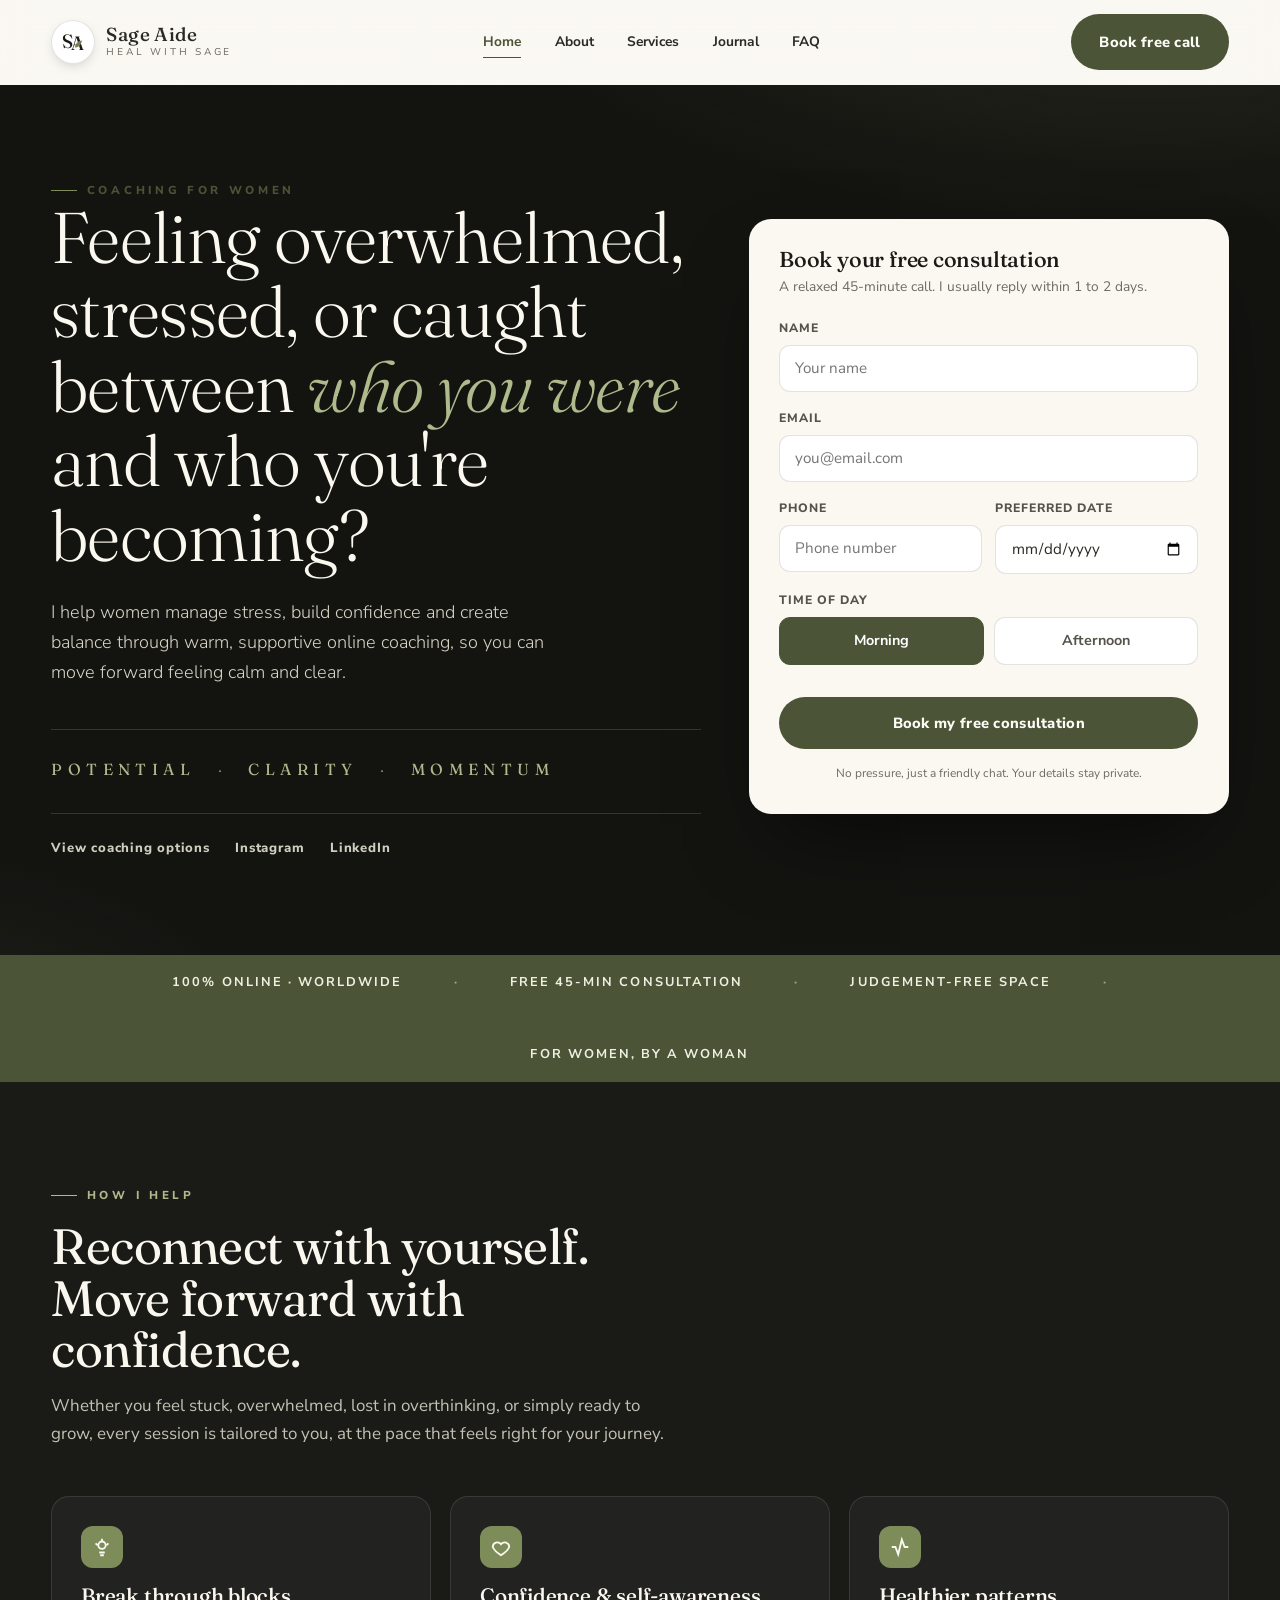
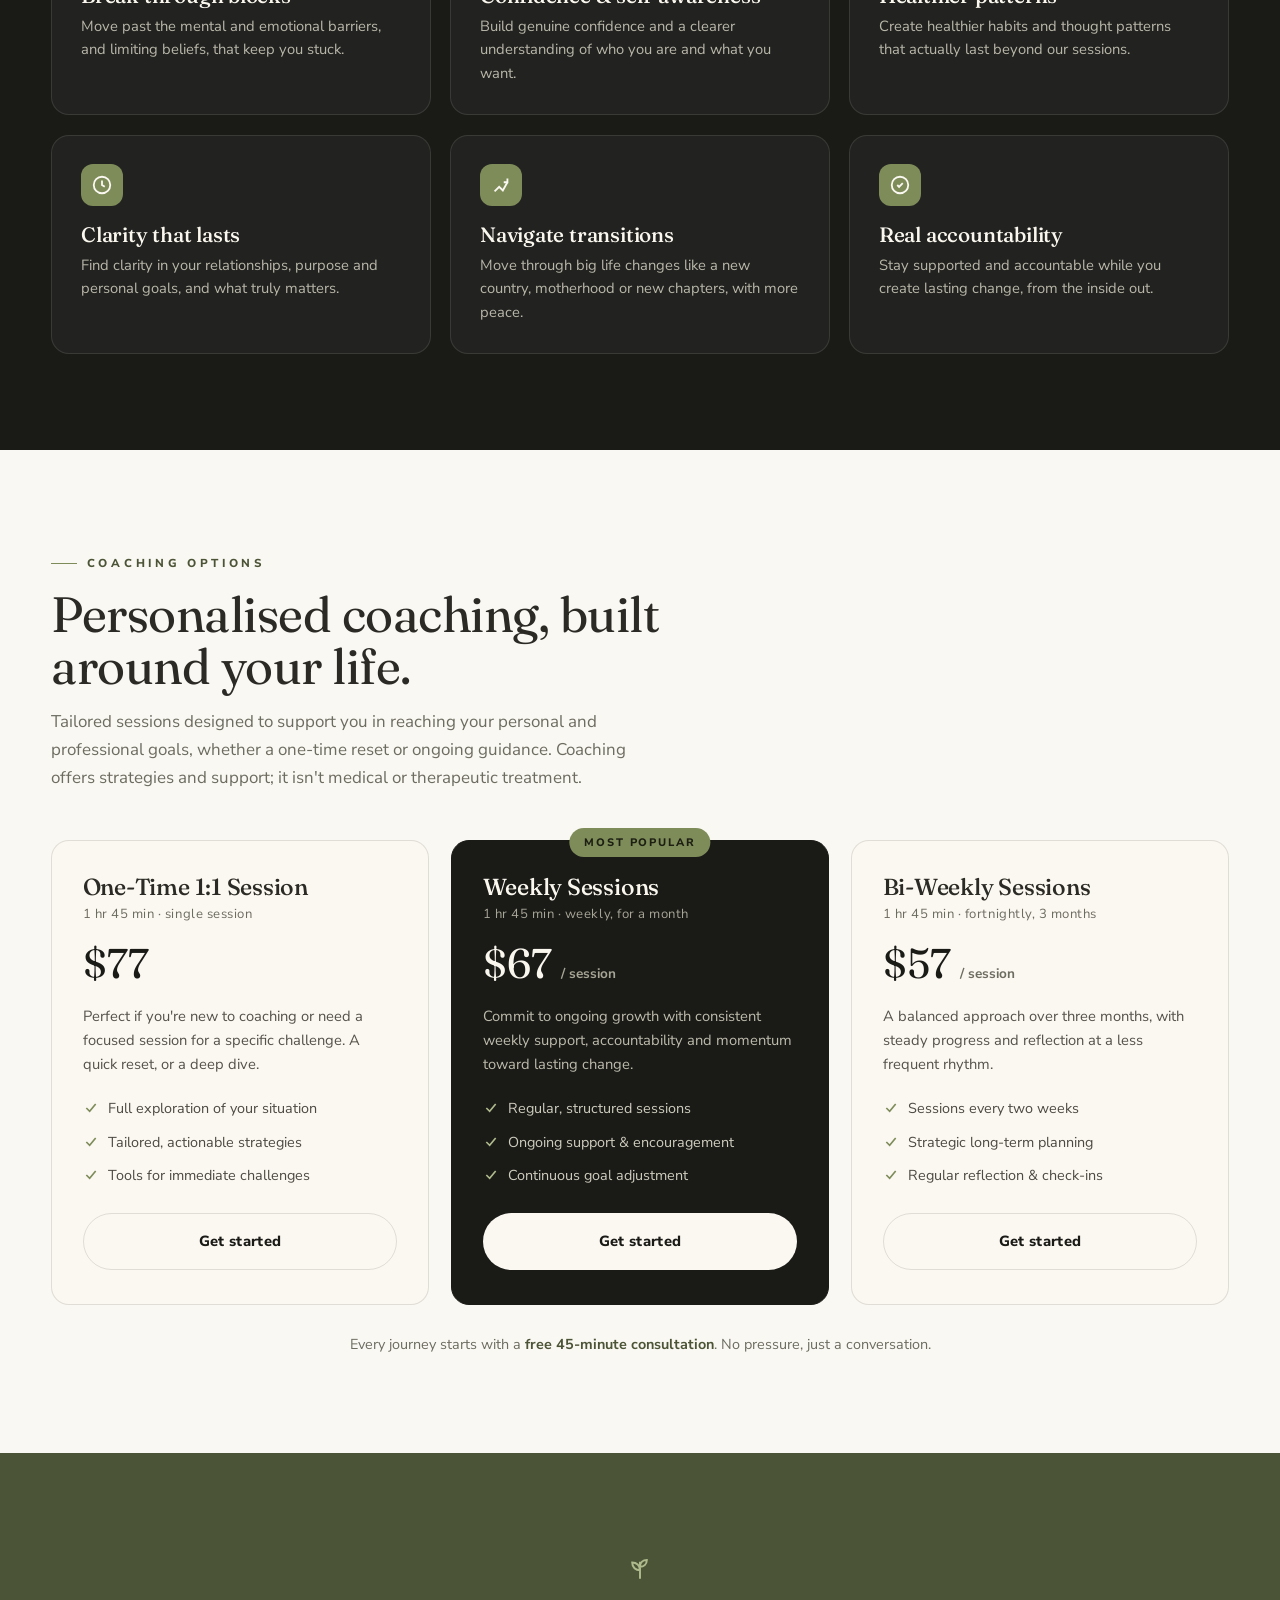
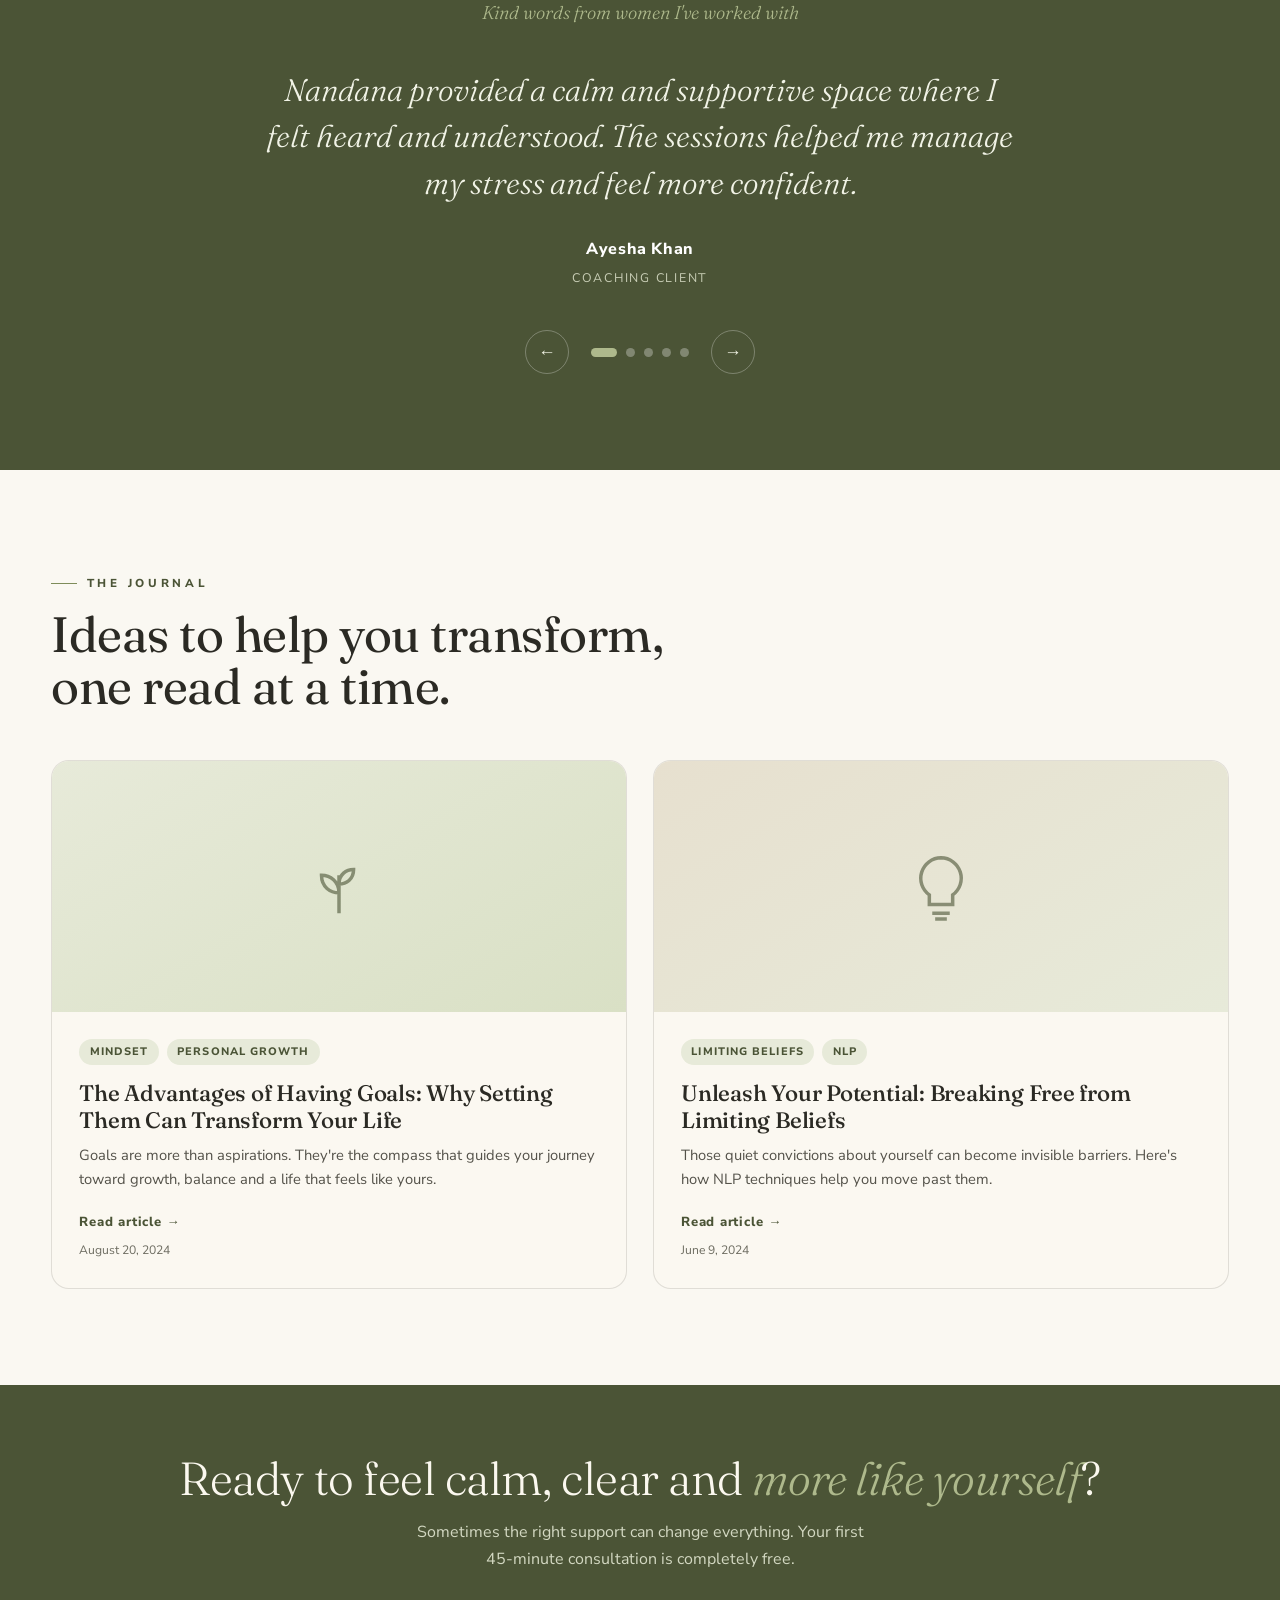
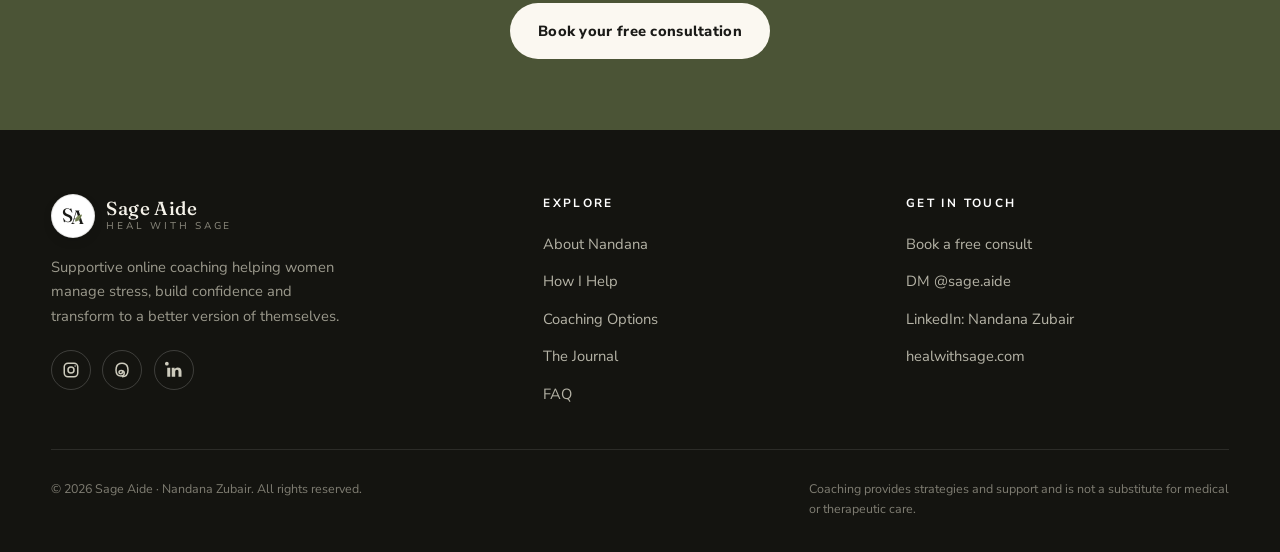
==== index.html @ 393ab838 "Add files via upload" ====
<!DOCTYPE html>
<html lang="en">
<head>
<meta charset="UTF-8" />
<meta name="viewport" content="width=device-width, initial-scale=1.0" />
<title>Sage Aide | Life &amp; Stress-Management Coaching for Women</title>
<meta name="description" content="Nandana Zubair, certified NLP and life coach, helps women manage stress, build confidence and navigate life transitions through supportive online coaching. Book a free 45-minute consultation." />
<meta name="robots" content="index, follow, max-image-preview:large" />
<meta name="author" content="Nandana Zubair" />
<link rel="canonical" href="https://healwithsage.com/index.html" />
<meta property="og:type" content="website" />
<meta property="og:site_name" content="Heal with Sage" />
<meta property="og:title" content="Sage Aide | Life &amp; Stress-Management Coaching for Women" />
<meta property="og:description" content="Nandana Zubair, certified NLP and life coach, helps women manage stress, build confidence and navigate life transitions through supportive online coaching. Book a free 45-minute consultation." />
<meta name="twitter:card" content="summary_large_image" />
<link rel="icon" href="data:image/svg+xml,%3Csvg xmlns='http://www.w3.org/2000/svg' viewBox='0 0 100 100'%3E%3Crect width='100' height='100' rx='22' fill='%23131310'/%3E%3Ctext x='8' y='72' font-family='Georgia,serif' font-size='60' font-weight='600' fill='%23f4f1e8'%3ES%3C/text%3E%3Ctext x='44' y='78' font-family='Georgia,serif' font-size='60' font-weight='600' fill='%23f4f1e8'%3EA%3C/text%3E%3Cpath d='M60 66 C60 54 70 48 82 47 C80 58 73 67 62 67 Z' fill='%237e8c5a'/%3E%3C/svg%3E" />
<link rel="preconnect" href="https://fonts.googleapis.com" />
<link rel="preconnect" href="https://fonts.gstatic.com" crossorigin />
<link href="https://fonts.googleapis.com/css2?family=Fraunces:ital,opsz,wght@0,9..144,300..900;1,9..144,300..600&family=Nunito+Sans:opsz,wght@6..12,300..800&display=swap" rel="stylesheet" />
<link rel="stylesheet" href="styles.css" />
<script type="application/ld+json">
{
  "@context":"https://schema.org","@type":"ProfessionalService","name":"Sage Aide Coaching","alternateName":"Heal with Sage",
  "url":"https://healwithsage.com/","priceRange":"$57 to $77 per session","areaServed":"Worldwide (online)",
  "founder":{"@type":"Person","name":"Nandana Zubair","jobTitle":"Certified NLP Coach & Life Coach"},
  "sameAs":["https://www.instagram.com/sage.aide/","https://www.linkedin.com/in/nandana-zubair-b380b526/"]
}
</script>
</head>
<body>
<header class="nav" id="nav">
  <div class="wrap nav-inner">
    <a class="brand" href="index.html" aria-label="Sage Aide home">
      <span class="monogram" aria-hidden="true"><svg width="26" height="26" viewBox="0 0 100 100" fill="none">
          <text x="6" y="74" font-family="Fraunces,serif" font-size="74" font-weight="500" fill="#1a1a17">S</text>
          <text x="44" y="80" font-family="Fraunces,serif" font-size="74" font-weight="500" fill="#1a1a17">A</text>
          <path d="M58 70 C58 54 70 46 84 44 C82 58 74 70 60 71 Z" fill="#7e8c5a"/>
          <path d="M61 69 C68 60 76 53 82 49" stroke="#4b5436" stroke-width="2" stroke-linecap="round"/>
        </svg></span>
      <span class="brand-txt"><b>Sage Aide</b><span>Heal with Sage</span></span>
    </a>
    <nav class="nav-links" id="navlinks">
      <a href="index.html" class="active">Home</a>
      <a href="about.html">About</a>
      <a href="services.html">Services</a>
      <a href="journal.html">Journal</a>
      <a href="faq.html">FAQ</a>
    </nav>
    <div class="nav-cta">
      <a href="contact.html" class="btn btn-primary">Book free call</a>
      <button class="burger" id="burger" aria-label="Menu"><span></span><span></span><span></span></button>
    </div>
  </div>
</header>
<main id="top">
<section class="hero">
  <div class="wrap hero-inner">
    <div class="hero-copy">
      <span class="eyebrow reveal">Coaching for women</span>
      <h1 class="reveal d1">Feeling overwhelmed, stressed, or caught between <em>who you were</em> and who you're becoming?</h1>
      <p class="lead reveal d2">I help women manage stress, build confidence and create balance through warm, supportive online coaching, so you can move forward feeling calm and clear.</p>
      <div class="words reveal d3">
        <span><b>Potential</b></span><span>·</span><span><b>Clarity</b></span><span>·</span><span><b>Momentum</b></span>
      </div>
      <div class="hero-social reveal d4">
        <a href="#services">View coaching options</a>
        <a href="https://www.instagram.com/sage.aide/" target="_blank" rel="noopener">Instagram</a>
        <a href="https://www.linkedin.com/in/nandana-zubair-b380b526/" target="_blank" rel="noopener">LinkedIn</a>
      </div>
    </div>
    <div class="hero-form-wrap reveal d2">
      <form class="form hero-form" onsubmit="event.preventDefault();this.querySelector('.btn').textContent='Thank you, talk soon';this.querySelector('.btn').style.background='#4b5436';">
        <h3>Book your free consultation</h3>
        <p class="sub">A relaxed 45-minute call. I usually reply within 1 to 2 days.</p>
        <div class="field"><label>Name</label><input type="text" required placeholder="Your name" /></div>
        <div class="field"><label>Email</label><input type="email" required placeholder="you@email.com" /></div>
        <div class="row2">
          <div class="field"><label>Phone</label><input type="tel" required placeholder="Phone number" /></div>
          <div class="field"><label>Preferred date</label><input type="date" required /></div>
        </div>
        <div class="field"><label>Time of day</label>
          <div class="time-pills">
            <label><input type="radio" name="time-top" checked /><span>Morning</span></label>
            <label><input type="radio" name="time-top" /><span>Afternoon</span></label>
          </div>
        </div>
        <button type="submit" class="btn btn-primary">Book my free consultation</button>
        <p class="fine">No pressure, just a friendly chat. Your details stay private.</p>
      </form>
    </div>
  </div>
</section>
<div class="trust">
  <div class="wrap row">
    <div>100% Online · Worldwide</div><i>·</i>
    <div>Free 45-min Consultation</div><i>·</i>
    <div>Judgement-free Space</div><i>·</i>
    <div>For Women, By a Woman</div>
  </div>
</div>
<section class="block help" id="help">
  <div class="wrap">
    <div class="sec-head reveal">
      <span class="eyebrow">How I help</span>
      <h2>Reconnect with yourself. Move forward with confidence.</h2>
      <p>Whether you feel stuck, overwhelmed, lost in overthinking, or simply ready to grow, every session is tailored to you, at the pace that feels right for your journey.</p>
    </div>
    <div class="help-grid">
      <div class="help-card reveal">
        <div class="ic" aria-hidden="true"><svg width="22" height="22" viewBox="0 0 24 24" fill="none" stroke="#fbf8f1" stroke-width="2"><path d="M12 3v3M5 8l2 2M19 8l-2 2M12 14a4 4 0 100-8 4 4 0 000 8z"/><path d="M9 18h6M10 21h4"/></svg></div>
        <h3>Break through blocks</h3>
        <p>Move past the mental and emotional barriers, and limiting beliefs, that keep you stuck.</p>
      </div>
      <div class="help-card reveal d1">
        <div class="ic" aria-hidden="true"><svg width="22" height="22" viewBox="0 0 24 24" fill="none" stroke="#fbf8f1" stroke-width="2"><path d="M12 21s-7-4.5-9-9a5 5 0 019-3 5 5 0 019 3c-2 4.5-9 9-9 9z"/></svg></div>
        <h3>Confidence &amp; self-awareness</h3>
        <p>Build genuine confidence and a clearer understanding of who you are and what you want.</p>
      </div>
      <div class="help-card reveal d2">
        <div class="ic" aria-hidden="true"><svg width="22" height="22" viewBox="0 0 24 24" fill="none" stroke="#fbf8f1" stroke-width="2"><path d="M3 12h4l3 8 4-16 3 8h4"/></svg></div>
        <h3>Healthier patterns</h3>
        <p>Create healthier habits and thought patterns that actually last beyond our sessions.</p>
      </div>
      <div class="help-card reveal">
        <div class="ic" aria-hidden="true"><svg width="22" height="22" viewBox="0 0 24 24" fill="none" stroke="#fbf8f1" stroke-width="2"><circle cx="12" cy="12" r="9"/><path d="M12 7v5l3 2"/></svg></div>
        <h3>Clarity that lasts</h3>
        <p>Find clarity in your relationships, purpose and personal goals, and what truly matters.</p>
      </div>
      <div class="help-card reveal d1">
        <div class="ic" aria-hidden="true"><svg width="22" height="22" viewBox="0 0 24 24" fill="none" stroke="#fbf8f1" stroke-width="2"><path d="M5 19l5-5 4 4 5-9"/><path d="M19 5v4h-4"/></svg></div>
        <h3>Navigate transitions</h3>
        <p>Move through big life changes like a new country, motherhood or new chapters, with more peace.</p>
      </div>
      <div class="help-card reveal d2">
        <div class="ic" aria-hidden="true"><svg width="22" height="22" viewBox="0 0 24 24" fill="none" stroke="#fbf8f1" stroke-width="2"><path d="M9 12l2 2 4-4"/><circle cx="12" cy="12" r="9"/></svg></div>
        <h3>Real accountability</h3>
        <p>Stay supported and accountable while you create lasting change, from the inside out.</p>
      </div>
    </div>
  </div>
</section>
<section class="block services" id="services">
  <div class="wrap">
    <div class="sec-head reveal">
      <span class="eyebrow">Coaching options</span>
      <h2>Personalised coaching, built around your life.</h2>
      <p>Tailored sessions designed to support you in reaching your personal and professional goals, whether a one-time reset or ongoing guidance. Coaching offers strategies and support; it isn't medical or therapeutic treatment.</p>
    </div>
    <div class="svc-grid">
      <div class="svc reveal">
        <h3>One-Time 1:1 Session</h3>
        <div class="meta">1 hr 45 min · single session</div>
        <div class="price">$77</div>
        <p class="desc">Perfect if you're new to coaching or need a focused session for a specific challenge. A quick reset, or a deep dive.</p>
        <ul>
          <li><svg width="16" height="16" viewBox="0 0 24 24" fill="none" stroke="#7e8c5a" stroke-width="2.5"><path d="M5 12l5 5 9-11"/></svg>Full exploration of your situation</li>
          <li><svg width="16" height="16" viewBox="0 0 24 24" fill="none" stroke="#7e8c5a" stroke-width="2.5"><path d="M5 12l5 5 9-11"/></svg>Tailored, actionable strategies</li>
          <li><svg width="16" height="16" viewBox="0 0 24 24" fill="none" stroke="#7e8c5a" stroke-width="2.5"><path d="M5 12l5 5 9-11"/></svg>Tools for immediate challenges</li>
        </ul>
        <a href="contact.html" class="btn btn-ghost">Get started</a>
      </div>
      <div class="svc featured reveal d1">
        <span class="pop">Most popular</span>
        <h3>Weekly Sessions</h3>
        <div class="meta">1 hr 45 min · weekly, for a month</div>
        <div class="price">$67 <small>/ session</small></div>
        <p class="desc">Commit to ongoing growth with consistent weekly support, accountability and momentum toward lasting change.</p>
        <ul>
          <li><svg width="16" height="16" viewBox="0 0 24 24" fill="none" stroke="#aeb98c" stroke-width="2.5"><path d="M5 12l5 5 9-11"/></svg>Regular, structured sessions</li>
          <li><svg width="16" height="16" viewBox="0 0 24 24" fill="none" stroke="#aeb98c" stroke-width="2.5"><path d="M5 12l5 5 9-11"/></svg>Ongoing support &amp; encouragement</li>
          <li><svg width="16" height="16" viewBox="0 0 24 24" fill="none" stroke="#aeb98c" stroke-width="2.5"><path d="M5 12l5 5 9-11"/></svg>Continuous goal adjustment</li>
        </ul>
        <a href="contact.html" class="btn btn-light">Get started</a>
      </div>
      <div class="svc reveal d2">
        <h3>Bi-Weekly Sessions</h3>
        <div class="meta">1 hr 45 min · fortnightly, 3 months</div>
        <div class="price">$57 <small>/ session</small></div>
        <p class="desc">A balanced approach over three months, with steady progress and reflection at a less frequent rhythm.</p>
        <ul>
          <li><svg width="16" height="16" viewBox="0 0 24 24" fill="none" stroke="#7e8c5a" stroke-width="2.5"><path d="M5 12l5 5 9-11"/></svg>Sessions every two weeks</li>
          <li><svg width="16" height="16" viewBox="0 0 24 24" fill="none" stroke="#7e8c5a" stroke-width="2.5"><path d="M5 12l5 5 9-11"/></svg>Strategic long-term planning</li>
          <li><svg width="16" height="16" viewBox="0 0 24 24" fill="none" stroke="#7e8c5a" stroke-width="2.5"><path d="M5 12l5 5 9-11"/></svg>Regular reflection &amp; check-ins</li>
        </ul>
        <a href="contact.html" class="btn btn-ghost">Get started</a>
      </div>
    </div>
    <p class="svc-note reveal">Every journey starts with a <b>free 45-minute consultation</b>. No pressure, just a conversation.</p>
  </div>
</section>
<section class="block testi" id="testimonials">
  <div class="wrap">
    <div class="reveal" style="text-align:center;margin-bottom:.4rem">
      <svg width="34" height="34" viewBox="0 0 24 24" fill="none" stroke="#aeb98c" stroke-width="1.4" style="display:inline-block"><path d="M12 21V9M12 15c-3 0-5.5-2-5.5-5.5C9.5 9.5 12 11.5 12 15zM12 12.5c2.6 0 4.8-1.7 4.8-4.8C14.2 7.7 12 9.4 12 12.5z"/></svg>
    </div>
    <p class="testi-kicker reveal">Kind words from women I've worked with</p>
    <div class="carousel reveal d1" id="carousel">
      <div class="carousel-track" id="track">
        <figure class="slide">
          <blockquote>Nandana provided a calm and supportive space where I felt heard and understood. The sessions helped me manage my stress and feel more confident.</blockquote>
          <figcaption>Ayesha Khan<span>Coaching client</span></figcaption>
        </figure>
        <figure class="slide">
          <blockquote>I came in feeling completely overwhelmed after moving abroad. Within a few weeks I had practical tools and, for the first time in ages, a sense of calm.</blockquote>
          <figcaption>Fatima Malik<span>Coaching client</span></figcaption>
        </figure>
        <figure class="slide">
          <blockquote>She helped me see the thought patterns that were holding me back. I feel clearer about what I want and far kinder to myself.</blockquote>
          <figcaption>Zara Ahmed<span>Coaching client</span></figcaption>
        </figure>
        <figure class="slide">
          <blockquote>Becoming a mother left me feeling lost. Nandana gave me space to breathe and rebuild my confidence at my own pace. I'm so grateful.</blockquote>
          <figcaption>Hira Saeed<span>Coaching client</span></figcaption>
        </figure>
        <figure class="slide">
          <blockquote>Warm, honest and genuinely supportive. Our sessions gave me the momentum I needed to stop overthinking and actually move forward.</blockquote>
          <figcaption>Mahnoor Riaz<span>Coaching client</span></figcaption>
        </figure>
      </div>
      <div class="carousel-ui">
        <button class="c-arrow" id="cPrev" aria-label="Previous testimonial">&#8592;</button>
        <div class="c-dots" id="dots"></div>
        <button class="c-arrow" id="cNext" aria-label="Next testimonial">&#8594;</button>
      </div>
    </div>
  </div>
</section>
<section class="block journal" id="journal">
  <div class="wrap">
    <div class="sec-head reveal">
      <span class="eyebrow">The journal</span>
      <h2>Ideas to help you transform, one read at a time.</h2>
    </div>
    <div class="posts">
      <a class="post reveal" href="goals.html">
        <div class="thumb"><svg class="lf" width="70" height="70" viewBox="0 0 24 24" fill="none" stroke="#4b5436" stroke-width="1.2"><path d="M12 21V8M12 14c-3 0-6-2-6-6 3 0 6 2 6 6zM12 11c2.5 0 5-1.6 5-5-2.5 0-5 1.6-5 5z"/></svg></div>
        <div class="body">
          <div class="tags"><span>Mindset</span><span>Personal growth</span></div>
          <h3>The Advantages of Having Goals: Why Setting Them Can Transform Your Life</h3>
          <p>Goals are more than aspirations. They're the compass that guides your journey toward growth, balance and a life that feels like yours.</p>
          <span class="read">Read article →</span>
          <div class="date">August 20, 2024</div>
        </div>
      </a>
      <a class="post reveal d1" href="limiting-beliefs.html">
        <div class="thumb"><svg class="lf" width="70" height="70" viewBox="0 0 24 24" fill="none" stroke="#4b5436" stroke-width="1.2"><path d="M12 2a7 7 0 00-4 12.7V18h8v-3.3A7 7 0 0012 2zM9 21h6M10 23h4"/></svg></div>
        <div class="body">
          <div class="tags"><span>Limiting beliefs</span><span>NLP</span></div>
          <h3>Unleash Your Potential: Breaking Free from Limiting Beliefs</h3>
          <p>Those quiet convictions about yourself can become invisible barriers. Here's how NLP techniques help you move past them.</p>
          <span class="read">Read article →</span>
          <div class="date">June 9, 2024</div>
        </div>
      </a>
    </div>
  </div>
</section>
<section class="cta-band">
  <div class="wrap">
    <h2>Ready to feel calm, clear and <em>more like yourself</em>?</h2>
    <p>Sometimes the right support can change everything. Your first 45-minute consultation is completely free.</p>
    <a href="contact.html" class="btn btn-light">Book your free consultation</a>
  </div>
</section>
</main>
<footer class="ft">
  <div class="wrap">
    <div class="ft-top">
      <div>
        <div class="brand">
          <span class="monogram" aria-hidden="true"><svg width="26" height="26" viewBox="0 0 100 100" fill="none">
          <text x="6" y="74" font-family="Fraunces,serif" font-size="74" font-weight="500" fill="#1a1a17">S</text>
          <text x="44" y="80" font-family="Fraunces,serif" font-size="74" font-weight="500" fill="#1a1a17">A</text>
          <path d="M58 70 C58 54 70 46 84 44 C82 58 74 70 60 71 Z" fill="#7e8c5a"/>
          <path d="M61 69 C68 60 76 53 82 49" stroke="#4b5436" stroke-width="2" stroke-linecap="round"/>
        </svg></span>
          <span class="brand-txt"><b>Sage Aide</b><span style="color:#8a887c">Heal with Sage</span></span>
        </div>
        <p class="blurb">Supportive online coaching helping women manage stress, build confidence and transform to a better version of themselves.</p>
        <div class="socials">
          <a href="https://www.instagram.com/sage.aide/" aria-label="Instagram" target="_blank" rel="noopener"><svg width="18" height="18" viewBox="0 0 24 24" fill="none" stroke="currentColor" stroke-width="2"><rect x="3" y="3" width="18" height="18" rx="5"/><circle cx="12" cy="12" r="4"/><circle cx="17.5" cy="6.5" r="1" fill="currentColor" stroke="none"/></svg></a>
          <a href="https://www.threads.net/@sage.aide" aria-label="Threads" target="_blank" rel="noopener"><svg width="18" height="18" viewBox="0 0 24 24" fill="none" stroke="currentColor" stroke-width="2"><path d="M12 21c5 0 8-3 8-9s-3-9-8-9-8 3-8 9 2.5 8 6.5 8c3 0 4.5-1.5 4.5-4 0-2.2-1.8-3.5-4-3.5-1.8 0-3 .9-3 2.4 0 1.3 1 2.1 2.3 2.1 1.7 0 2.7-1.4 2.7-3.6"/></svg></a>
          <a href="https://www.linkedin.com/in/nandana-zubair-b380b526/" aria-label="LinkedIn" target="_blank" rel="noopener"><svg width="18" height="18" viewBox="0 0 24 24" fill="currentColor"><path d="M4.98 3.5A2.5 2.5 0 102.5 6 2.5 2.5 0 004.98 3.5zM3 8.98h4V21H3zM9 8.98h3.8v1.64h.05a4.17 4.17 0 013.75-2.06C20.4 8.56 22 10.7 22 14.1V21h-4v-6.12c0-1.46-.03-3.34-2.03-3.34-2.04 0-2.35 1.59-2.35 3.23V21H9z"/></svg></a>
        </div>
      </div>
      <div>
        <h4>Explore</h4>
        <ul>
          <li><a href="about.html">About Nandana</a></li>
          <li><a href="about.html#help">How I Help</a></li>
          <li><a href="services.html">Coaching Options</a></li>
          <li><a href="journal.html">The Journal</a></li>
          <li><a href="faq.html">FAQ</a></li>
        </ul>
      </div>
      <div>
        <h4>Get in touch</h4>
        <ul>
          <li><a href="contact.html">Book a free consult</a></li>
          <li><a href="https://www.instagram.com/sage.aide/" target="_blank" rel="noopener">DM @sage.aide</a></li>
          <li><a href="https://www.linkedin.com/in/nandana-zubair-b380b526/" target="_blank" rel="noopener">LinkedIn: Nandana Zubair</a></li>
          <li><a href="https://healwithsage.com">healwithsage.com</a></li>
        </ul>
      </div>
    </div>
    <div class="ft-bottom">
      <span>© 2026 Sage Aide · Nandana Zubair. All rights reserved.</span>
      <span class="disclaimer">Coaching provides strategies and support and is not a substitute for medical or therapeutic care.</span>
    </div>
  </div>
</footer>
<script src="app.js"></script>
</body>
</html>
---- styles.css ----
/* ============================================================
   TOKENS
============================================================ */
:root{
  --ink:#1a1a17;
  --ink-2:#24241e;
  --sage:#7e8c5a;
  --sage-deep:#4b5436;
  --sage-soft:#aeb98c;
  --sage-tint:#e7ead9;
  --cream:#f3ecdd;
  --paper:#fbf8f1;
  --bg:#faf8f2;
  --text:#2b2a24;
  --muted:#6d6c61;
  --line:rgba(26,26,23,.12);
  --shadow:0 24px 60px -28px rgba(40,42,28,.45);
  --r:18px;
  --ff-display:"Fraunces",Georgia,serif;
  --ff-body:"Nunito Sans",-apple-system,sans-serif;
}

*{box-sizing:border-box;margin:0;padding:0}
html{scroll-behavior:smooth}
body{
  font-family:var(--ff-body);
  color:var(--text);
  background:var(--bg);
  line-height:1.65;
  -webkit-font-smoothing:antialiased;
  overflow-x:hidden;
}
img{max-width:100%;display:block}
a{color:inherit;text-decoration:none}
.wrap{width:min(1180px,92vw);margin-inline:auto}

/* subtle paper grain over whole page */
body::before{
  content:"";position:fixed;inset:0;z-index:1;pointer-events:none;opacity:.5;
  background-image:url("data:image/svg+xml,%3Csvg xmlns='http://www.w3.org/2000/svg' width='160' height='160'%3E%3Cfilter id='n'%3E%3CfeTurbulence type='fractalNoise' baseFrequency='.85' numOctaves='2'/%3E%3C/filter%3E%3Crect width='100%25' height='100%25' filter='url(%23n)' opacity='.035'/%3E%3C/svg%3E");
}

/* ============================================================
   TYPE
============================================================ */
.eyebrow{
  font-family:var(--ff-body);font-weight:800;font-size:.72rem;letter-spacing:.32em;
  text-transform:uppercase;color:var(--sage-deep);display:inline-flex;align-items:center;gap:.6rem;
}
.eyebrow::before{content:"";width:26px;height:1px;background:var(--sage)}
h1,h2,h3{font-family:var(--ff-display);font-weight:400;line-height:1.04;letter-spacing:-.01em}
.serif-italic{font-family:var(--ff-display);font-style:italic;font-weight:300}

/* ============================================================
   BUTTONS
============================================================ */
.btn{
  display:inline-flex;align-items:center;gap:.6rem;font-family:var(--ff-body);font-weight:800;
  font-size:.92rem;letter-spacing:.02em;padding:.95rem 1.7rem;border-radius:999px;cursor:pointer;
  border:1.5px solid transparent;transition:.3s cubic-bezier(.2,.7,.3,1);position:relative;white-space:nowrap;
}
.btn-primary{background:var(--sage-deep);color:#fdfdf8}
.btn-primary:hover{background:var(--ink);transform:translateY(-2px);box-shadow:0 14px 30px -12px rgba(75,84,54,.7)}
.btn-ghost{border-color:var(--line);color:var(--ink)}
.btn-ghost:hover{border-color:var(--sage-deep);background:var(--sage-tint)}
.btn-light{background:#fbf8f1;color:var(--ink)}
.btn-light:hover{transform:translateY(-2px);box-shadow:0 16px 34px -14px rgba(0,0,0,.6)}
.btn .arrow{transition:transform .3s}
.btn:hover .arrow{transform:translate(3px,-3px)}

/* ============================================================
   NAV
============================================================ */
header.nav{
  position:sticky;top:0;z-index:50;backdrop-filter:blur(12px);
  background:rgba(250,248,242,.78);border-bottom:1px solid transparent;transition:.4s;
}
header.nav.scrolled{border-bottom-color:var(--line);background:rgba(250,248,242,.92)}
.nav-inner{display:flex;align-items:center;justify-content:space-between;padding:.85rem 0}
.brand{display:flex;align-items:center;gap:.7rem}
.monogram{width:44px;height:44px;border-radius:50%;background:#fff;display:grid;place-items:center;
  box-shadow:0 4px 14px -6px rgba(0,0,0,.3);border:1px solid var(--line)}
.brand-txt{display:flex;flex-direction:column;line-height:1}
.brand-txt b{font-family:var(--ff-display);font-size:1.18rem;font-weight:500;letter-spacing:.02em}
.brand-txt span{font-size:.62rem;letter-spacing:.28em;text-transform:uppercase;color:var(--muted);margin-top:3px}
.nav-links{display:flex;align-items:center;gap:2.1rem}
.nav-links a{font-size:.86rem;font-weight:700;color:var(--text);position:relative;padding:.2rem 0}
.nav-links a::after{content:"";position:absolute;left:0;bottom:-2px;width:0;height:1.5px;background:var(--sage-deep);transition:.3s}
.nav-links a:hover::after{width:100%}
.nav-cta{display:flex;align-items:center;gap:1rem}
.burger{display:none;flex-direction:column;gap:5px;background:none;border:0;cursor:pointer;padding:6px}
.burger span{width:24px;height:2px;background:var(--ink);transition:.3s}

/* ============================================================
   HERO
============================================================ */
.hero{position:relative;background:var(--ink);color:#f4f1e8;overflow:hidden;z-index:2}
.hero{background:#131310}
.hero::after{content:"";position:absolute;inset:0;background:
  radial-gradient(115% 75% at 90% -20%,rgba(126,140,90,.22),transparent 48%),
  radial-gradient(70% 60% at -12% 118%,rgba(75,84,54,.30),transparent 52%),
  radial-gradient(120% 120% at 50% 50%,transparent 60%,rgba(0,0,0,.35));pointer-events:none}
.hero-inner{position:relative;z-index:2;display:grid;grid-template-columns:1.15fr .85fr;gap:3rem;
  align-items:center;padding:5.5rem 0 6rem}
.hero h1{font-size:clamp(2.7rem,5.6vw,4.6rem);color:#fbf8ef;font-weight:300}
.hero h1 em{font-style:italic;color:var(--sage-soft)}
.hero p.lead{font-size:1.13rem;color:#d7d4c5;max-width:46ch;margin:1.6rem 0 2.3rem;font-weight:300}
.hero-cta{display:flex;flex-wrap:wrap;gap:1rem;align-items:center}

/* word ticker */
.words{display:flex;gap:1.4rem;flex-wrap:wrap;margin-top:2.6rem;border-top:1px solid rgba(255,255,255,.14);padding-top:1.6rem}
.words span{font-family:var(--ff-display);font-size:1rem;letter-spacing:.34em;text-transform:uppercase;color:#9a9888;font-weight:300}
.words span b{color:var(--sage-soft);font-weight:400}

/* hero portrait card */
.hero-card{position:relative;aspect-ratio:3/3.7;border-radius:24px;overflow:hidden;
  background:linear-gradient(160deg,#2f3326,#1f211a);border:1px solid rgba(255,255,255,.1);
  box-shadow:0 40px 80px -30px rgba(0,0,0,.7);display:flex;flex-direction:column;justify-content:flex-end;padding:1.6rem}
.hero-card .leaf-bg{position:absolute;inset:0;opacity:.5}
.hero-card .ph{position:absolute;inset:0;display:grid;place-items:center;color:rgba(255,255,255,.25);
  font-family:var(--ff-display);font-style:italic;font-size:.95rem;text-align:center;padding:2rem}
.hero-card .tag{position:relative;z-index:2;background:rgba(20,21,16,.72);backdrop-filter:blur(6px);
  border:1px solid rgba(255,255,255,.13);border-radius:14px;padding:.9rem 1.1rem}
.hero-card .tag b{font-family:var(--ff-display);font-size:1.05rem;color:#f4f1e8;font-weight:500}
.hero-card .tag span{display:block;font-size:.78rem;color:#bdbbac;margin-top:.15rem}


/* embedded portrait */
.hero-card .portrait,.about-photo .portrait{position:absolute;inset:0;width:100%;height:100%;object-fit:cover;object-position:50% 22%}
.hero-card .scrim{position:absolute;inset:0;background:linear-gradient(to top,rgba(15,16,11,.82) 0%,rgba(15,16,11,.25) 38%,rgba(15,16,11,.05) 60%);z-index:1}
.about-photo .scrim{position:absolute;inset:0;background:linear-gradient(to top,rgba(40,44,28,.4),transparent 45%);z-index:1}

/* ============================================================
   MARQUEE TRUST
============================================================ */
.trust{background:var(--sage-deep);color:#eef0e2;position:relative;z-index:2}
.trust .row{display:flex;gap:3.2rem;align-items:center;justify-content:center;flex-wrap:wrap;
  padding:1.05rem 0;font-size:.8rem;letter-spacing:.16em;text-transform:uppercase;font-weight:700}
.trust .row i{font-style:normal;opacity:.55}

/* ============================================================
   SECTION SHELL
============================================================ */
section.block{position:relative;z-index:2;padding:6rem 0}
.sec-head{max-width:62ch}
.sec-head h2{font-size:clamp(2rem,4vw,3.1rem);margin-top:1rem}
.sec-head p{color:var(--muted);margin-top:1rem;font-size:1.06rem}

/* ABOUT */
.about{background:
  linear-gradient(var(--bg),var(--bg))}
.about-grid{display:grid;grid-template-columns:.9fr 1.1fr;gap:4rem;align-items:center}
.about-photo{position:relative;border-radius:22px;aspect-ratio:4/4.6;
  background:linear-gradient(155deg,var(--sage-tint),#e9e2cf);border:1px solid var(--line);
  display:grid;place-items:center;overflow:hidden;box-shadow:var(--shadow)}
.about-photo .ph{font-family:var(--ff-display);font-style:italic;color:var(--sage-deep);opacity:.6;text-align:center;padding:2rem}
.about-photo .badge{position:absolute;bottom:18px;left:18px;z-index:2;background:#fff;border-radius:14px;padding:.7rem 1rem;
  box-shadow:0 14px 30px -16px rgba(0,0,0,.4);display:flex;align-items:center;gap:.6rem}
.about-photo .badge b{font-family:var(--ff-display);font-size:1.5rem;color:var(--sage-deep)}
.about-photo .badge span{font-size:.72rem;color:var(--muted);line-height:1.2}
.about-body h2{font-size:clamp(1.9rem,3.6vw,2.9rem);margin:.8rem 0 1.2rem}
.about-body p{color:#54524a;margin-bottom:1.05rem;max-width:54ch}
.sig{font-family:var(--ff-display);font-style:italic;font-weight:300;font-size:1.8rem;color:var(--sage-deep);margin-top:1.1rem}

/* HOW I HELP */
.help{background:var(--ink);color:#efece1}
.help .sec-head h2{color:#faf7ee}
.help .sec-head .eyebrow{color:var(--sage-soft)}
.help .sec-head .eyebrow::before{background:var(--sage-soft)}
.help .sec-head p{color:#c3c1b3}
.help-grid{display:grid;grid-template-columns:repeat(3,1fr);gap:1.2rem;margin-top:3rem}
.help-card{background:rgba(255,255,255,.04);border:1px solid rgba(255,255,255,.1);border-radius:var(--r);
  padding:1.8rem;transition:.35s}
.help-card:hover{transform:translateY(-6px);background:rgba(126,140,90,.14);border-color:rgba(174,185,140,.4)}
.help-card .ic{width:42px;height:42px;border-radius:12px;background:var(--sage);display:grid;place-items:center;margin-bottom:1.1rem}
.help-card h3{font-size:1.3rem;color:#faf7ee;margin-bottom:.5rem;font-weight:500}
.help-card p{font-size:.92rem;color:#b9b7a9;line-height:1.6}

/* NOTES / brand words editorial */
.notes{background:var(--cream);overflow:hidden}
.notes-head{text-align:center;max-width:60ch;margin:0 auto}
.notes-head h2{font-size:clamp(2rem,4vw,3rem);margin-top:.8rem}
.note-cards{display:grid;grid-template-columns:repeat(3,1fr);gap:1.4rem}
.note{background:var(--paper);border:1px solid var(--line);border-radius:var(--r);padding:2.1rem 1.9rem;
  position:relative;box-shadow:0 18px 44px -28px rgba(60,55,30,.45);transition:.35s;display:flex;flex-direction:column}
.note:hover{transform:translateY(-5px);box-shadow:var(--shadow);border-color:var(--sage-soft)}
.note .theme{font-family:var(--ff-body);font-size:.7rem;font-weight:800;letter-spacing:.22em;
  text-transform:uppercase;color:var(--sage-deep);margin-bottom:1rem}
.note p{font-family:var(--ff-display);font-style:italic;font-weight:300;font-size:1.32rem;line-height:1.5;color:var(--ink)}
.note .by{font-family:var(--ff-body);font-size:.7rem;letter-spacing:.18em;text-transform:uppercase;
  color:var(--muted);font-weight:800;margin-top:1.3rem}

/* SERVICES */
.services{background:var(--bg)}
.svc-grid{display:grid;grid-template-columns:repeat(3,1fr);gap:1.4rem;margin-top:3rem;align-items:stretch}
.svc{background:var(--paper);border:1px solid var(--line);border-radius:var(--r);padding:2.1rem 1.9rem;
  display:flex;flex-direction:column;transition:.35s;position:relative}
.svc:hover{transform:translateY(-6px);box-shadow:var(--shadow);border-color:var(--sage-soft)}
.svc.featured{background:var(--ink);color:#efece1;border-color:var(--ink)}
.svc.featured .price,.svc.featured h3{color:#faf7ee}
.svc.featured .desc{color:#bdbbac}
.svc.featured ul li{color:#cfcdbe}
.svc .pop{position:absolute;top:-13px;left:50%;transform:translateX(-50%);background:var(--sage);color:#1c1f12;
  font-size:.68rem;font-weight:800;letter-spacing:.18em;text-transform:uppercase;padding:.35rem .9rem;border-radius:999px}
.svc h3{font-size:1.45rem;font-weight:500;margin-bottom:.3rem}
.svc .meta{font-size:.82rem;color:var(--muted);letter-spacing:.04em;margin-bottom:1.1rem}
.svc.featured .meta{color:#a7a596}
.svc .price{font-family:var(--ff-display);font-size:2.6rem;color:var(--ink);line-height:1;margin-bottom:.2rem}
.svc .price small{font-size:.85rem;font-family:var(--ff-body);color:var(--muted);font-weight:700}
.svc.featured .price small{color:#a7a596}
.svc .desc{font-size:.92rem;color:#54524a;margin:1rem 0 1.3rem}
.svc ul{list-style:none;margin-bottom:1.6rem;display:flex;flex-direction:column;gap:.6rem}
.svc ul li{font-size:.9rem;display:flex;gap:.6rem;align-items:flex-start;color:#4c4a42}
.svc ul li svg{flex:none;margin-top:3px}
.svc .btn{margin-top:auto;justify-content:center}
.svc-note{text-align:center;margin-top:1.8rem;color:var(--muted);font-size:.9rem}
.svc-note b{color:var(--sage-deep)}

/* TESTIMONIAL */
.testi{background:var(--sage-deep);color:#f1f3e6;position:relative;overflow:hidden}
.testi blockquote{max-width:820px;margin:0 auto;text-align:center;position:relative;z-index:2}
.testi blockquote p{font-family:var(--ff-display);font-style:italic;font-weight:300;font-size:clamp(1.4rem,2.8vw,2rem);line-height:1.45}
.testi cite{display:block;margin-top:1.6rem;font-style:normal;font-weight:800;letter-spacing:.04em;font-size:.95rem}
.testi cite span{display:block;font-weight:400;font-size:.82rem;color:#c8cdb5;letter-spacing:.1em;text-transform:uppercase;margin-top:.3rem}
.testi .soon{text-align:center;margin-top:1.8rem;font-family:var(--ff-display);font-style:italic;font-size:1.1rem;color:var(--sage-soft)}

/* JOURNAL */
.journal{background:var(--bg)}
.posts{display:grid;grid-template-columns:1fr 1fr;gap:1.6rem;margin-top:3rem}
.post{background:var(--paper);border:1px solid var(--line);border-radius:var(--r);overflow:hidden;
  display:flex;flex-direction:column;transition:.35s;cursor:pointer}
.post:hover{transform:translateY(-5px);box-shadow:var(--shadow);border-color:var(--sage-soft)}
.post .thumb{aspect-ratio:16/7;background:linear-gradient(150deg,var(--sage-tint),#d9e0c5);position:relative;
  display:grid;place-items:center;overflow:hidden}
.post:nth-child(2) .thumb{background:linear-gradient(150deg,#e7e0cf,var(--sage-tint))}
.post .thumb .lf{opacity:.6}
.post .body{padding:1.7rem}
.post .tags{display:flex;gap:.5rem;flex-wrap:wrap;margin-bottom:.9rem}
.post .tags span{font-size:.68rem;font-weight:800;letter-spacing:.1em;text-transform:uppercase;color:var(--sage-deep);
  background:var(--sage-tint);padding:.25rem .65rem;border-radius:999px}
.post h3{font-size:1.4rem;font-weight:500;line-height:1.2;margin-bottom:.6rem}
.post p{font-size:.92rem;color:#54524a;margin-bottom:1rem}
.post .read{font-size:.82rem;font-weight:800;letter-spacing:.06em;color:var(--sage-deep);display:inline-flex;align-items:center;gap:.4rem}
.post .date{font-size:.76rem;color:var(--muted);margin-top:.4rem}

/* FAQ */
.faq{background:var(--cream)}
.faq-list{margin-top:2.4rem;max-width:760px}
.faq-item{border-bottom:1px solid var(--line)}
.faq-q{width:100%;text-align:left;background:none;border:0;cursor:pointer;padding:1.4rem 0;
  display:flex;justify-content:space-between;gap:1rem;align-items:center;font-family:var(--ff-display);
  font-size:1.25rem;color:var(--ink);font-weight:500}
.faq-q .pm{flex:none;width:26px;height:26px;border-radius:50%;border:1.5px solid var(--sage-deep);
  display:grid;place-items:center;color:var(--sage-deep);transition:.3s;font-family:var(--ff-body);font-weight:800}
.faq-item.open .pm{transform:rotate(45deg);background:var(--sage-deep);color:#fff}
.faq-a{max-height:0;overflow:hidden;transition:max-height .4s ease}
.faq-a p{padding:0 0 1.4rem;color:#54524a;max-width:62ch}

/* BOOKING */
.book{background:var(--ink);color:#efece1;position:relative;overflow:hidden}
.book::after{content:"";position:absolute;inset:0;background:radial-gradient(70% 60% at 100% 0,rgba(126,140,90,.3),transparent 60%);pointer-events:none}
.book-grid{display:grid;grid-template-columns:1fr 1.05fr;gap:4rem;align-items:center;position:relative;z-index:2}
.book-left h2{font-size:clamp(2.1rem,4.4vw,3.3rem);color:#faf7ee;font-weight:300;margin:1rem 0 1.2rem}
.book-left h2 em{font-style:italic;color:var(--sage-soft)}
.book-left p{color:#c3c1b3;max-width:42ch;margin-bottom:1.6rem}
.book-points{list-style:none;display:flex;flex-direction:column;gap:.9rem;margin-top:1.4rem}
.book-points li{display:flex;gap:.8rem;align-items:center;color:#dad8ca;font-size:.96rem}
.book-points li svg{flex:none}
.form{background:#fbf8f1;border-radius:22px;padding:2.2rem;box-shadow:0 40px 80px -30px rgba(0,0,0,.6)}
.form h3{font-family:var(--ff-display);font-size:1.4rem;color:var(--ink);font-weight:500;margin-bottom:.3rem}
.form .sub{font-size:.86rem;color:var(--muted);margin-bottom:1.4rem}
.field{margin-bottom:1rem}
.field label{display:block;font-size:.76rem;font-weight:800;letter-spacing:.08em;text-transform:uppercase;color:#55534a;margin-bottom:.4rem}
.field input,.field textarea,.field select{width:100%;font-family:var(--ff-body);font-size:.95rem;padding:.8rem .9rem;
  border:1.5px solid var(--line);border-radius:11px;background:#fff;color:var(--text);transition:.25s}
.field input:focus,.field textarea:focus,.field select:focus{outline:none;border-color:var(--sage-deep);box-shadow:0 0 0 4px var(--sage-tint)}
.row2{display:grid;grid-template-columns:1fr 1fr;gap:.8rem}
.time-pills{display:flex;gap:.6rem}
.time-pills label{flex:1;cursor:pointer}
.time-pills input{position:absolute;opacity:0;pointer-events:none}
.time-pills span{display:block;text-align:center;padding:.7rem;border:1.5px solid var(--line);border-radius:11px;
  font-weight:700;font-size:.9rem;transition:.25s;background:#fff;letter-spacing:0;text-transform:none}
.time-pills input:checked + span{background:var(--sage-deep);color:#fff;border-color:var(--sage-deep)}
.form .btn{width:100%;justify-content:center;margin-top:.6rem}
.form .fine{font-size:.74rem;color:var(--muted);text-align:center;margin-top:.9rem}

/* FOOTER */
footer.ft{background:#141410;color:#cdcbbd;position:relative;z-index:2;padding:4rem 0 2rem}
.ft-top{display:grid;grid-template-columns:1.4fr 1fr 1fr;gap:2.5rem;padding-bottom:2.6rem;border-bottom:1px solid rgba(255,255,255,.1)}
.ft .brand-txt b{color:#f4f1e8}
.ft p.blurb{font-size:.92rem;color:#9a988b;max-width:34ch;margin-top:1.1rem}
.ft h4{font-family:var(--ff-body);font-size:.74rem;letter-spacing:.2em;text-transform:uppercase;color:#fff;margin-bottom:1.1rem}
.ft ul{list-style:none;display:flex;flex-direction:column;gap:.7rem}
.ft ul li a{font-size:.92rem;color:#b5b3a6;transition:.25s}
.ft ul li a:hover{color:var(--sage-soft)}
.socials{display:flex;gap:.7rem;margin-top:1.4rem}
.socials a{width:40px;height:40px;border-radius:50%;border:1px solid rgba(255,255,255,.18);display:grid;place-items:center;transition:.3s}
.socials a:hover{background:var(--sage);border-color:var(--sage);color:#141410}
.ft-bottom{display:flex;justify-content:space-between;flex-wrap:wrap;gap:1rem;padding-top:1.8rem;font-size:.78rem;color:#7f7d72}
.ft-bottom .disclaimer{max-width:60ch}

/* reveal animation */
.reveal{opacity:0;transform:translateY(26px);transition:opacity .8s cubic-bezier(.2,.7,.3,1),transform .8s cubic-bezier(.2,.7,.3,1)}
.reveal.in{opacity:1;transform:none}
.d1{transition-delay:.08s}.d2{transition-delay:.16s}.d3{transition-delay:.24s}.d4{transition-delay:.32s}


/* hero social row + hero form */
.hero-social{display:flex;gap:1.6rem;flex-wrap:wrap;margin-top:1.9rem;border-top:1px solid rgba(255,255,255,.14);padding-top:1.5rem}
.hero-social a{font-size:.82rem;font-weight:800;letter-spacing:.06em;color:#cfcdbe;position:relative;transition:.25s}
.hero-social a:hover{color:var(--sage-soft)}
.hero-form-wrap{align-self:center}
.hero .form{padding:1.9rem}
.hero .form h3{font-size:1.35rem}
.hero .form .sub{margin-bottom:1.2rem}

/* credentials card (about) */
.cred-card{background:var(--ink);color:#efece1;border-radius:var(--r);padding:2.2rem 2rem;box-shadow:var(--shadow);align-self:center}
.cred-eyebrow{font-size:.7rem;font-weight:800;letter-spacing:.24em;text-transform:uppercase;color:var(--sage-soft)}
.cred-card h3{font-family:var(--ff-display);font-weight:500;font-size:1.9rem;color:#faf7ee;margin:.7rem 0 .2rem;line-height:1.1}
.cred-head{display:flex;align-items:center;gap:1.15rem;margin-bottom:1.5rem}
.cred-avatar{width:86px;height:86px;border-radius:50%;object-fit:cover;object-position:50% 20%;border:2px solid rgba(174,185,140,.55);flex:none}
.cred-head h3{margin:.35rem 0 .2rem;font-size:1.5rem}
.cred-head .cred-role{margin:0}
@media(max-width:560px){.cred-avatar{width:72px;height:72px}}

.cred-card .cred-role{font-size:.92rem;color:#bdbbac;margin-bottom:1.4rem}
.cred-card ul{list-style:none;display:flex;flex-direction:column;gap:.85rem;border-top:1px solid rgba(255,255,255,.12);padding-top:1.4rem}
.cred-card ul li{display:flex;gap:.7rem;align-items:flex-start;font-size:.92rem;color:#d7d5c8;line-height:1.45}
.cred-card ul li svg{flex:none;margin-top:3px}
.cred-links{display:flex;gap:.7rem;margin-top:1.6rem}
.cred-links a{width:40px;height:40px;border-radius:50%;border:1px solid rgba(255,255,255,.2);display:grid;place-items:center;color:#efece1;transition:.3s}
.cred-links a:hover{background:var(--sage);border-color:var(--sage);color:var(--ink)}

/* testimonial carousel */
.testi-kicker{text-align:center;font-family:var(--ff-display);font-style:italic;font-weight:300;font-size:1.15rem;color:var(--sage-soft);margin-bottom:2.4rem}
.carousel{max-width:780px;margin:0 auto;overflow:hidden;position:relative}
.carousel-track{display:flex;transition:transform .6s cubic-bezier(.5,.1,.2,1)}
.slide{flex:0 0 100%;text-align:center;padding:0 1rem}
.slide blockquote{font-family:var(--ff-display);font-style:italic;font-weight:300;font-size:clamp(1.4rem,2.7vw,1.95rem);line-height:1.5;color:#f1f3e6}
.slide figcaption{margin-top:1.8rem;font-weight:800;letter-spacing:.04em;font-size:1rem;color:#fff}
.slide figcaption span{display:block;font-weight:400;font-size:.78rem;letter-spacing:.14em;text-transform:uppercase;color:#c8cdb5;margin-top:.35rem}
.carousel-ui{display:flex;align-items:center;justify-content:center;gap:1.4rem;margin-top:2.6rem}
.c-arrow{width:44px;height:44px;border-radius:50%;border:1px solid rgba(255,255,255,.28);background:none;color:#eef0e2;font-size:1.1rem;cursor:pointer;transition:.3s;display:grid;place-items:center}
.c-arrow:hover{background:rgba(255,255,255,.12);border-color:var(--sage-soft)}
.c-dots{display:flex;gap:.55rem}
.c-dots button{width:9px;height:9px;border-radius:50%;border:0;background:rgba(255,255,255,.3);cursor:pointer;padding:0;transition:.3s}
.c-dots button.active{background:var(--sage-soft);width:26px;border-radius:999px}

/* ============================================================
   RESPONSIVE
============================================================ */
@media(max-width:980px){
  .hero-inner,.about-grid,.book-grid{grid-template-columns:1fr;gap:2.6rem}
  .hero-card{max-width:380px;margin-inline:auto}
  .help-grid,.svc-grid,.note-cards{grid-template-columns:1fr}
  .posts{grid-template-columns:1fr}
  .ft-top{grid-template-columns:1fr 1fr}
  .nav-links{display:none}
  .burger{display:flex}
  .nav-links.open{display:flex;position:absolute;top:100%;left:0;right:0;flex-direction:column;
    background:var(--bg);padding:1.4rem 6vw;gap:1.2rem;border-bottom:1px solid var(--line)}
}
@media(max-width:560px){
  .row2{grid-template-columns:1fr}
  .trust .row{gap:1.4rem;font-size:.7rem}
  .ft-top{grid-template-columns:1fr}
  section.block{padding:4.2rem 0}
}

/* ============================================================
   MULTI-PAGE ADDITIONS
============================================================ */
.nav-links a.active{color:var(--sage-deep)}
.nav-links a.active::after{width:100%}

/* compact inner-page hero */
.page-hero{background:var(--ink);color:#f4f1e8;position:relative;overflow:hidden;z-index:2}
.page-hero::after{content:"";position:absolute;inset:0;background:
  radial-gradient(110% 80% at 90% -20%,rgba(126,140,90,.20),transparent 50%),
  radial-gradient(70% 70% at -10% 120%,rgba(75,84,54,.28),transparent 55%);pointer-events:none}
.page-hero .wrap{position:relative;z-index:2;padding:4.6rem 0 4.2rem;text-align:center}
.page-hero .eyebrow{justify-content:center;color:var(--sage-soft)}
.page-hero .eyebrow::before{background:var(--sage-soft)}
.page-hero h1{font-size:clamp(2.3rem,5vw,3.8rem);font-weight:300;color:#fbf8ef;margin-top:1rem}
.page-hero h1 em{font-style:italic;color:var(--sage-soft)}
.page-hero p{color:#cfcdbe;max-width:54ch;margin:1.2rem auto 0;font-size:1.08rem;font-weight:300}

/* CTA band */
.cta-band{background:var(--sage-deep);color:#f1f3e6;position:relative;z-index:2}
.cta-band .wrap{padding:4.4rem 0;text-align:center}
.cta-band h2{font-family:var(--ff-display);font-weight:300;font-size:clamp(1.9rem,4vw,2.9rem);color:#fbf8ef}
.cta-band h2 em{font-style:italic;color:var(--sage-soft)}
.cta-band p{color:#d3d8c2;max-width:46ch;margin:1rem auto 1.9rem}

/* article / blog post */
.article{background:var(--bg);position:relative;z-index:2}
.article .wrap{max-width:760px;padding:4.6rem 0 5rem}
.article .tags{display:flex;gap:.5rem;flex-wrap:wrap;margin-bottom:1.4rem;justify-content:center}
.article .tags span{font-size:.68rem;font-weight:800;letter-spacing:.1em;text-transform:uppercase;color:var(--sage-deep);background:var(--sage-tint);padding:.25rem .65rem;border-radius:999px}
.article .lead{font-family:var(--ff-display);font-style:italic;font-weight:300;font-size:1.4rem;line-height:1.55;color:#3a392f;margin:0 0 2.2rem;text-align:center}
.article .meta{text-align:center;color:var(--muted);font-size:.85rem;margin-bottom:2.6rem}
.article h2{font-family:var(--ff-display);font-weight:500;font-size:1.7rem;color:var(--ink);margin:2.4rem 0 .9rem}
.article p{color:#46443c;margin-bottom:1.15rem;font-size:1.04rem}
.article ul{margin:0 0 1.3rem 1.1rem;color:#46443c}
.article ul li{margin-bottom:.5rem}
.article blockquote{border-left:3px solid var(--sage);padding:.4rem 0 .4rem 1.4rem;margin:1.8rem 0;font-family:var(--ff-display);font-style:italic;font-size:1.25rem;color:var(--sage-deep)}
.article .back{display:inline-flex;align-items:center;gap:.5rem;font-weight:800;font-size:.85rem;color:var(--sage-deep);margin-bottom:2rem}

/* contact methods */
.contact-grid{display:grid;grid-template-columns:1fr 1.05fr;gap:4rem;align-items:start}
.contact-methods{list-style:none;display:flex;flex-direction:column;gap:1.1rem;margin-top:1.8rem}
.contact-methods li{display:flex;gap:.9rem;align-items:center;color:#dad8ca}
.contact-methods li svg{flex:none}
.contact-methods a{color:#f4f1e8;font-weight:700}
.contact-methods a:hover{color:var(--sage-soft)}
@media(max-width:980px){.contact-grid{grid-template-columns:1fr;gap:2.6rem}}

/* simple two-up content */
.duo{display:grid;grid-template-columns:1fr 1fr;gap:2.2rem;margin-top:3rem}
.duo .panel{background:var(--paper);border:1px solid var(--line);border-radius:var(--r);padding:2rem}
.duo .panel h3{font-family:var(--ff-display);font-weight:500;font-size:1.35rem;margin-bottom:.6rem}
.duo .panel p{color:#54524a;font-size:.96rem}
@media(max-width:760px){.duo{grid-template-columns:1fr}}
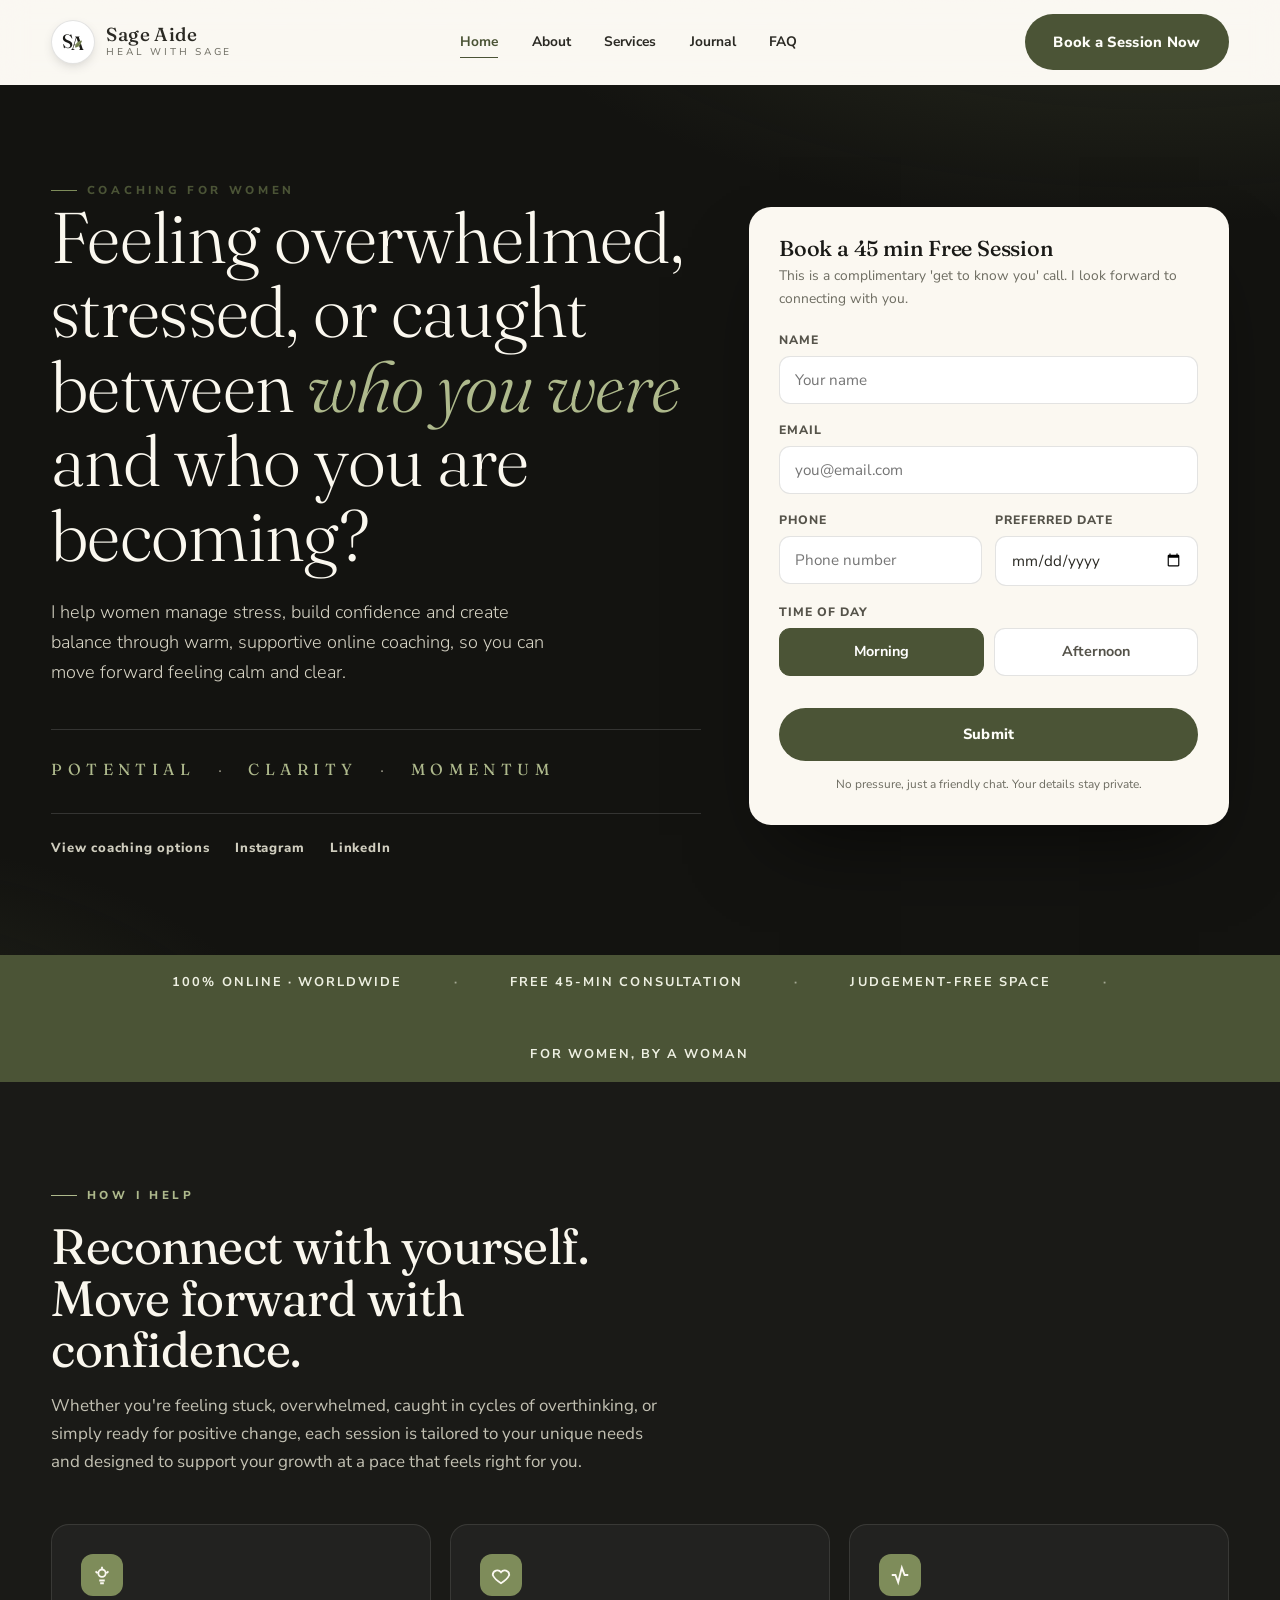
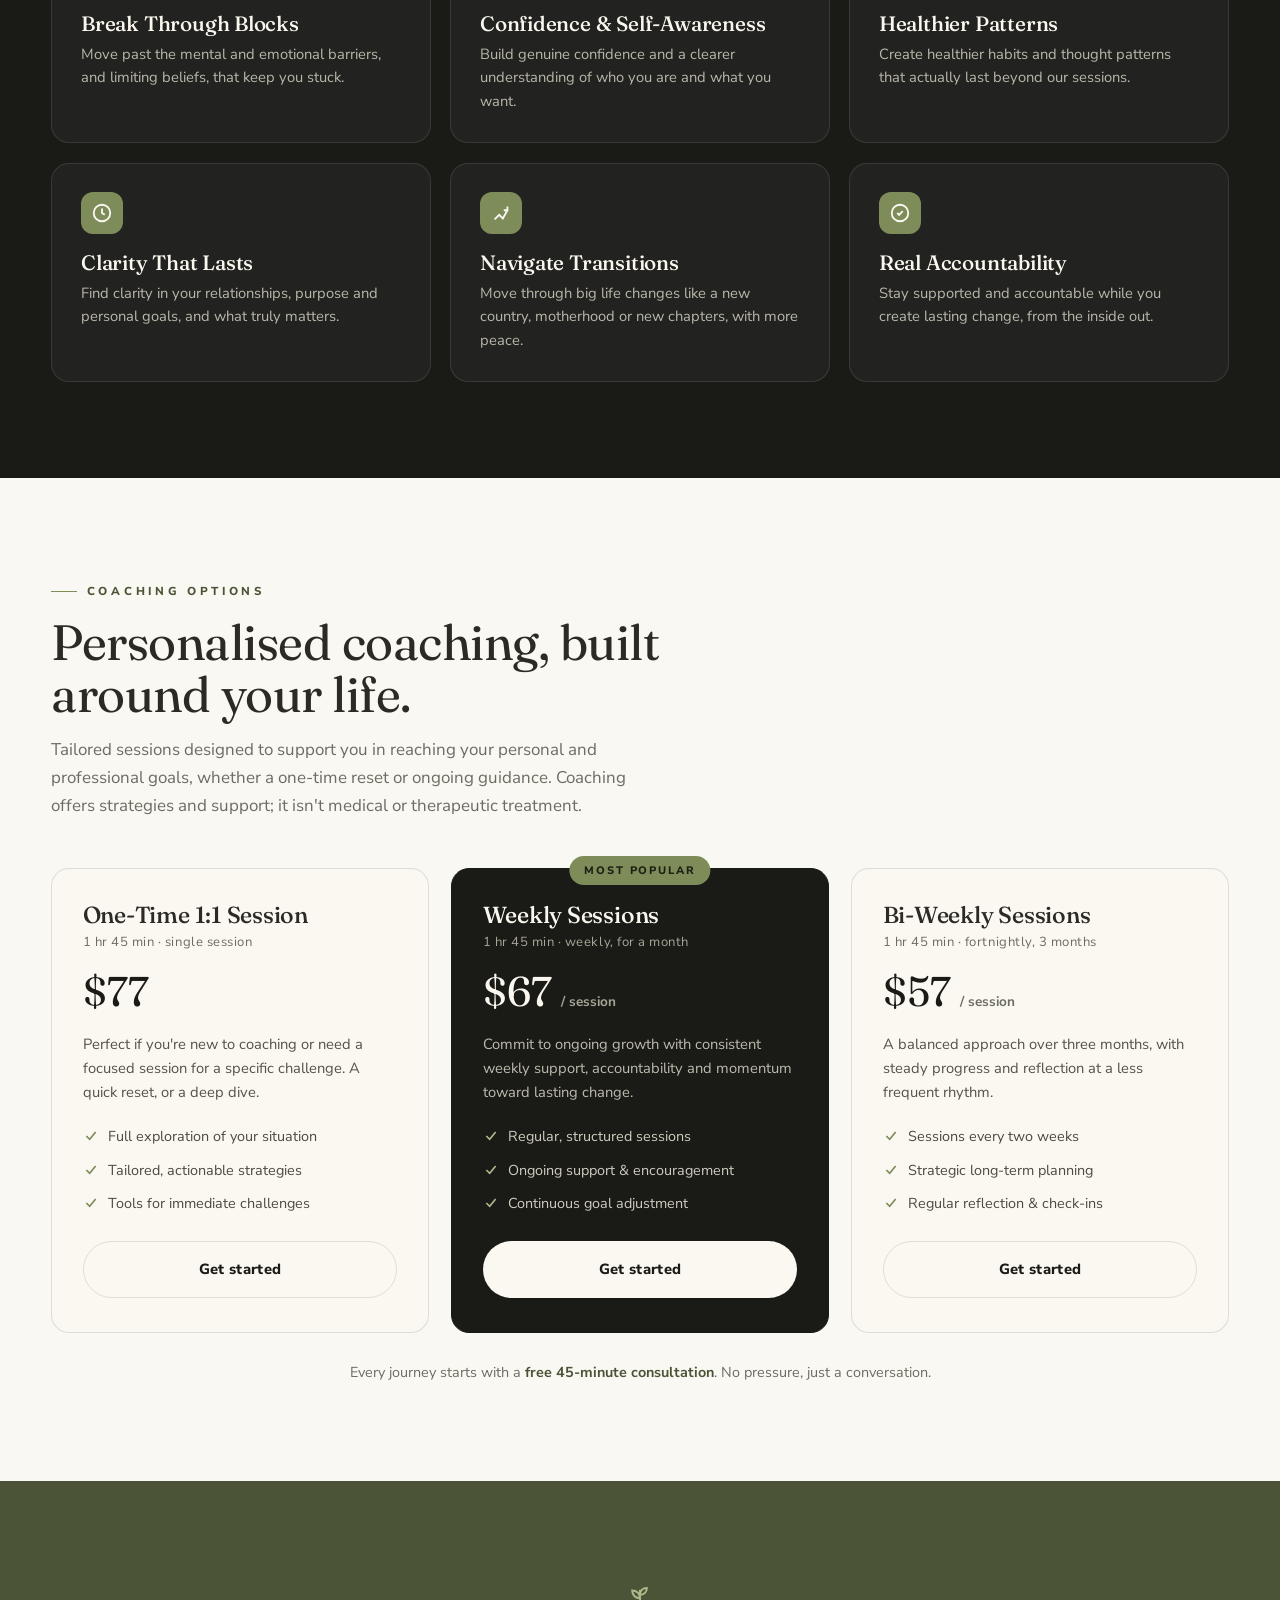
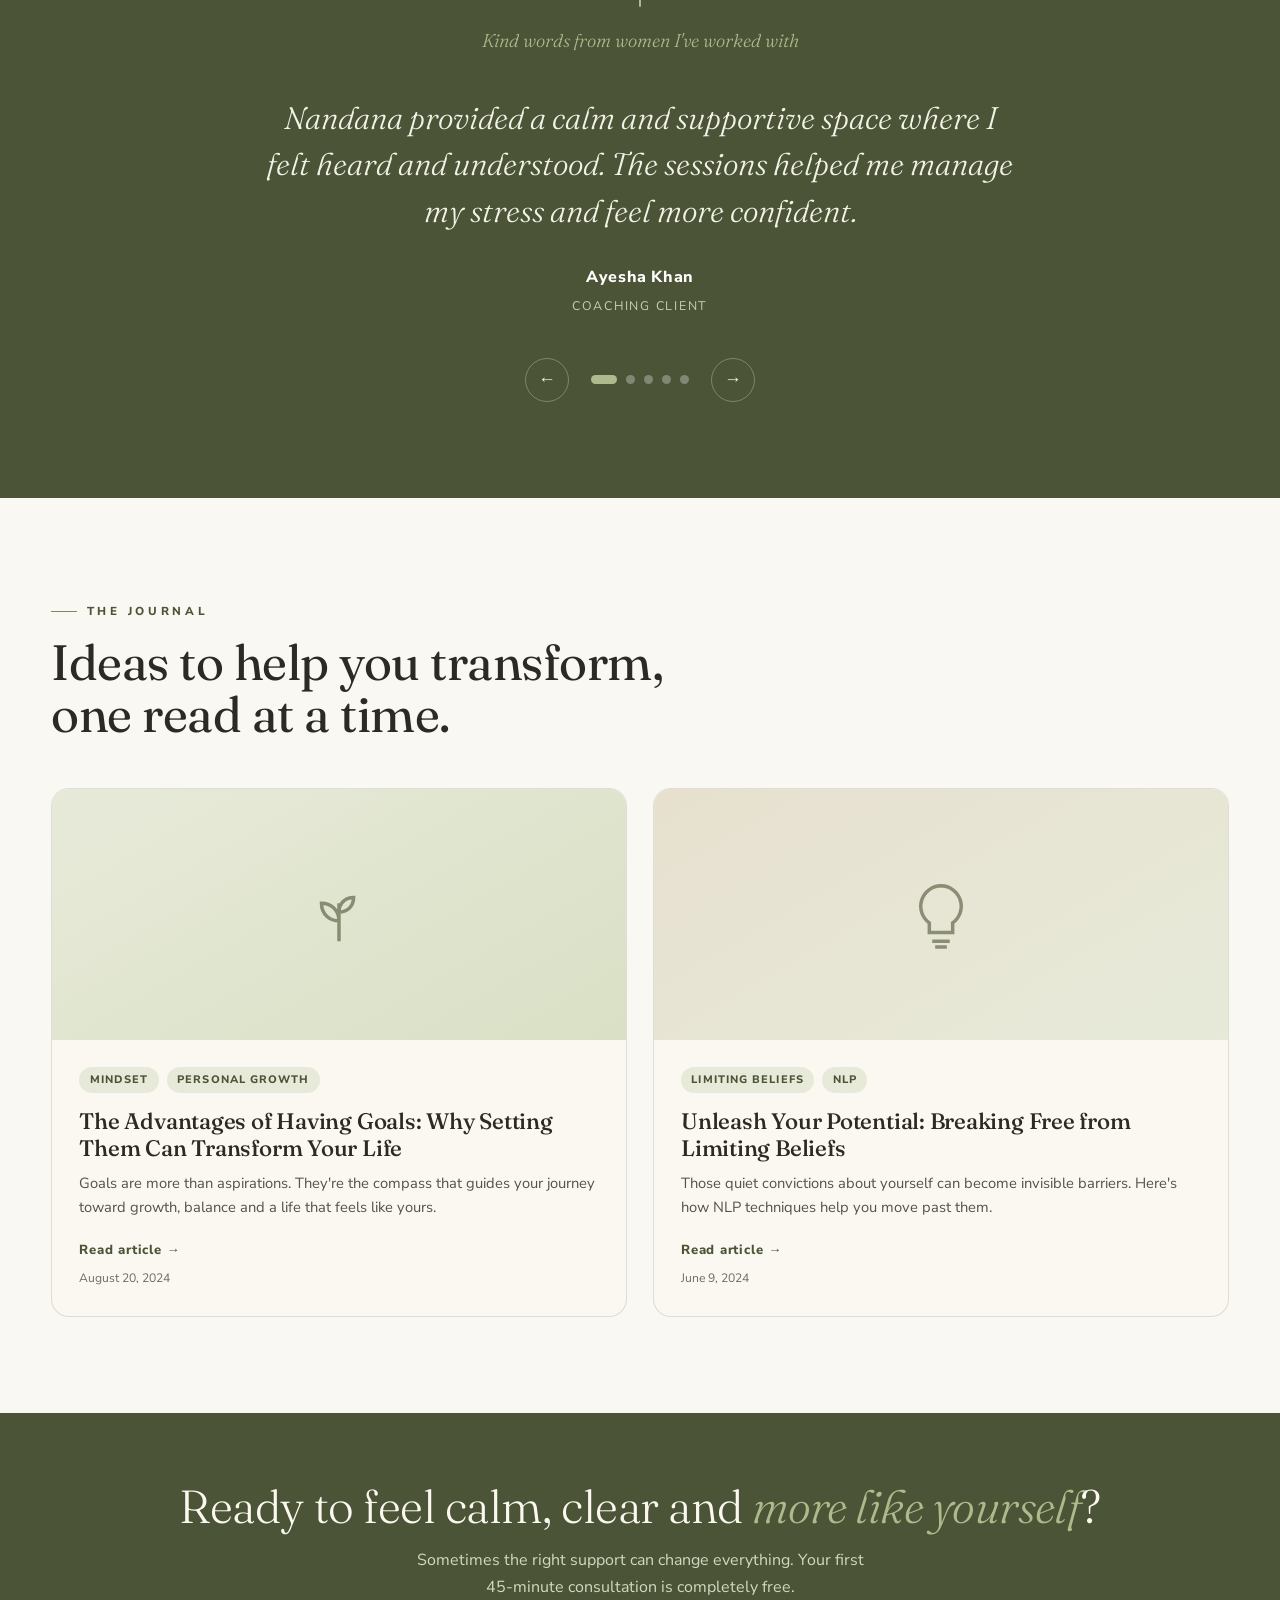
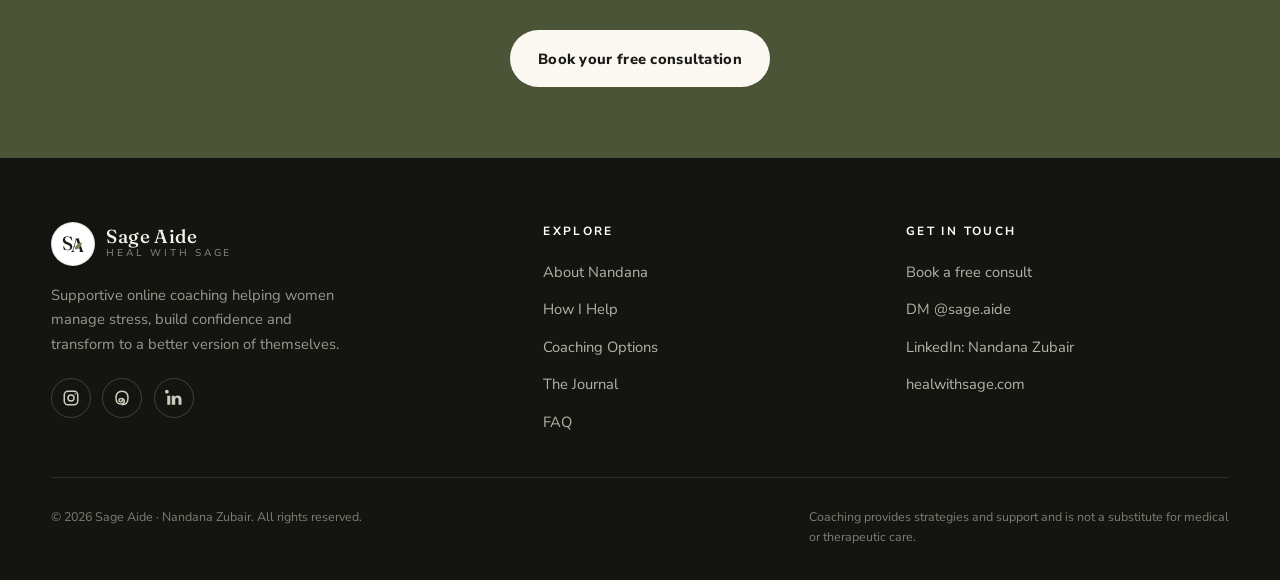
==== commit 6d686a1d: "Add files via upload" ====
--- a/index.html
+++ b/index.html
@@ -47,7 +47,7 @@
       <a href="faq.html">FAQ</a>
     </nav>
     <div class="nav-cta">
-      <a href="contact.html" class="btn btn-primary">Book free call</a>
+      <a href="contact.html" class="btn btn-primary">Book a Session Now</a>
       <button class="burger" id="burger" aria-label="Menu"><span></span><span></span><span></span></button>
     </div>
   </div>
@@ -57,7 +57,7 @@
   <div class="wrap hero-inner">
     <div class="hero-copy">
       <span class="eyebrow reveal">Coaching for women</span>
-      <h1 class="reveal d1">Feeling overwhelmed, stressed, or caught between <em>who you were</em> and who you're becoming?</h1>
+      <h1 class="reveal d1">Feeling overwhelmed, stressed, or caught between <em>who you were</em> and who you are becoming?</h1>
       <p class="lead reveal d2">I help women manage stress, build confidence and create balance through warm, supportive online coaching, so you can move forward feeling calm and clear.</p>
       <div class="words reveal d3">
         <span><b>Potential</b></span><span>·</span><span><b>Clarity</b></span><span>·</span><span><b>Momentum</b></span>
@@ -70,8 +70,8 @@
     </div>
     <div class="hero-form-wrap reveal d2">
       <form class="form hero-form" onsubmit="event.preventDefault();this.querySelector('.btn').textContent='Thank you, talk soon';this.querySelector('.btn').style.background='#4b5436';">
-        <h3>Book your free consultation</h3>
-        <p class="sub">A relaxed 45-minute call. I usually reply within 1 to 2 days.</p>
+        <h3>Book a 45 min Free Session</h3>
+        <p class="sub">This is a complimentary 'get to know you' call. I look forward to connecting with you.</p>
         <div class="field"><label>Name</label><input type="text" required placeholder="Your name" /></div>
         <div class="field"><label>Email</label><input type="email" required placeholder="you@email.com" /></div>
         <div class="row2">
@@ -84,7 +84,7 @@
             <label><input type="radio" name="time-top" /><span>Afternoon</span></label>
           </div>
         </div>
-        <button type="submit" class="btn btn-primary">Book my free consultation</button>
+        <button type="submit" class="btn btn-primary">Submit</button>
         <p class="fine">No pressure, just a friendly chat. Your details stay private.</p>
       </form>
     </div>
@@ -103,37 +103,37 @@
     <div class="sec-head reveal">
       <span class="eyebrow">How I help</span>
       <h2>Reconnect with yourself. Move forward with confidence.</h2>
-      <p>Whether you feel stuck, overwhelmed, lost in overthinking, or simply ready to grow, every session is tailored to you, at the pace that feels right for your journey.</p>
+      <p>Whether you're feeling stuck, overwhelmed, caught in cycles of overthinking, or simply ready for positive change, each session is tailored to your unique needs and designed to support your growth at a pace that feels right for you.</p>
     </div>
     <div class="help-grid">
       <div class="help-card reveal">
         <div class="ic" aria-hidden="true"><svg width="22" height="22" viewBox="0 0 24 24" fill="none" stroke="#fbf8f1" stroke-width="2"><path d="M12 3v3M5 8l2 2M19 8l-2 2M12 14a4 4 0 100-8 4 4 0 000 8z"/><path d="M9 18h6M10 21h4"/></svg></div>
-        <h3>Break through blocks</h3>
+        <h3>Break Through Blocks</h3>
         <p>Move past the mental and emotional barriers, and limiting beliefs, that keep you stuck.</p>
       </div>
       <div class="help-card reveal d1">
         <div class="ic" aria-hidden="true"><svg width="22" height="22" viewBox="0 0 24 24" fill="none" stroke="#fbf8f1" stroke-width="2"><path d="M12 21s-7-4.5-9-9a5 5 0 019-3 5 5 0 019 3c-2 4.5-9 9-9 9z"/></svg></div>
-        <h3>Confidence &amp; self-awareness</h3>
+        <h3>Confidence &amp; Self-Awareness</h3>
         <p>Build genuine confidence and a clearer understanding of who you are and what you want.</p>
       </div>
       <div class="help-card reveal d2">
         <div class="ic" aria-hidden="true"><svg width="22" height="22" viewBox="0 0 24 24" fill="none" stroke="#fbf8f1" stroke-width="2"><path d="M3 12h4l3 8 4-16 3 8h4"/></svg></div>
-        <h3>Healthier patterns</h3>
+        <h3>Healthier Patterns</h3>
         <p>Create healthier habits and thought patterns that actually last beyond our sessions.</p>
       </div>
       <div class="help-card reveal">
         <div class="ic" aria-hidden="true"><svg width="22" height="22" viewBox="0 0 24 24" fill="none" stroke="#fbf8f1" stroke-width="2"><circle cx="12" cy="12" r="9"/><path d="M12 7v5l3 2"/></svg></div>
-        <h3>Clarity that lasts</h3>
+        <h3>Clarity That Lasts</h3>
         <p>Find clarity in your relationships, purpose and personal goals, and what truly matters.</p>
       </div>
       <div class="help-card reveal d1">
         <div class="ic" aria-hidden="true"><svg width="22" height="22" viewBox="0 0 24 24" fill="none" stroke="#fbf8f1" stroke-width="2"><path d="M5 19l5-5 4 4 5-9"/><path d="M19 5v4h-4"/></svg></div>
-        <h3>Navigate transitions</h3>
+        <h3>Navigate Transitions</h3>
         <p>Move through big life changes like a new country, motherhood or new chapters, with more peace.</p>
       </div>
       <div class="help-card reveal d2">
         <div class="ic" aria-hidden="true"><svg width="22" height="22" viewBox="0 0 24 24" fill="none" stroke="#fbf8f1" stroke-width="2"><path d="M9 12l2 2 4-4"/><circle cx="12" cy="12" r="9"/></svg></div>
-        <h3>Real accountability</h3>
+        <h3>Real Accountability</h3>
         <p>Stay supported and accountable while you create lasting change, from the inside out.</p>
       </div>
     </div>
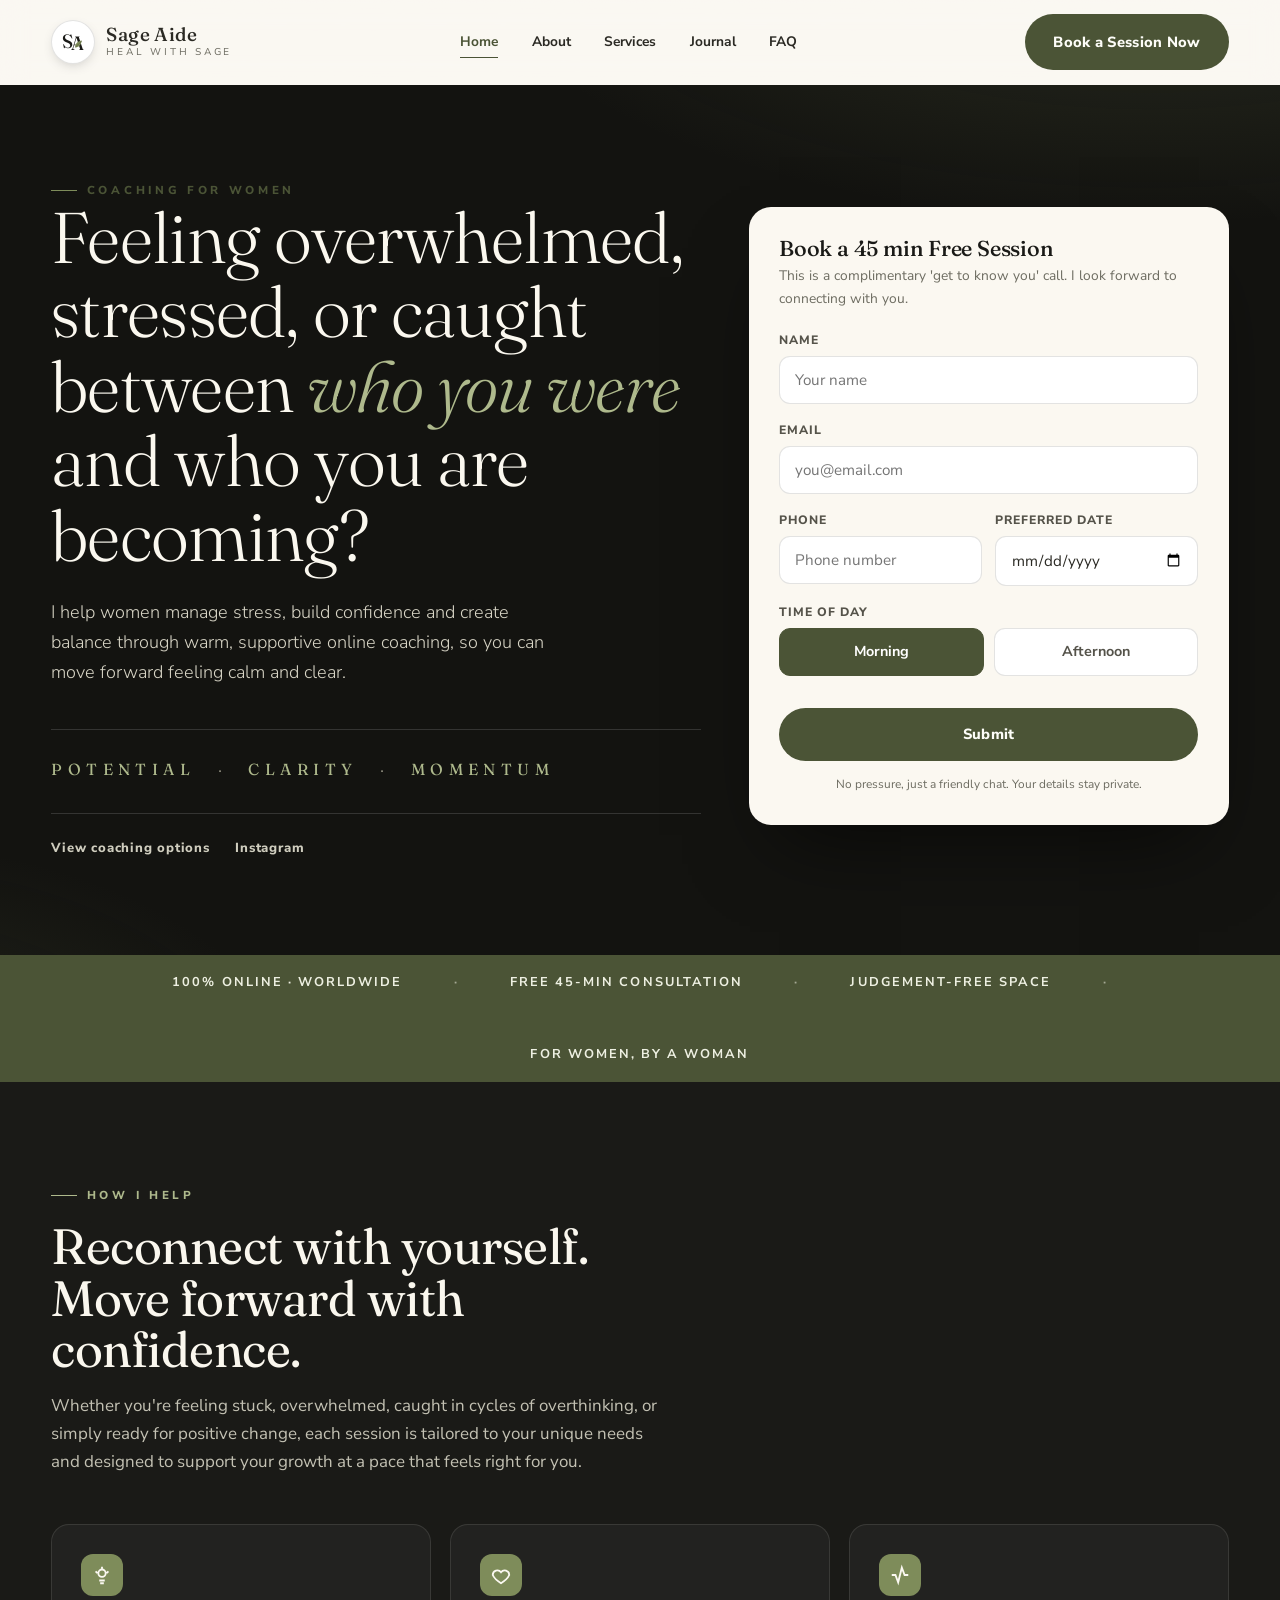
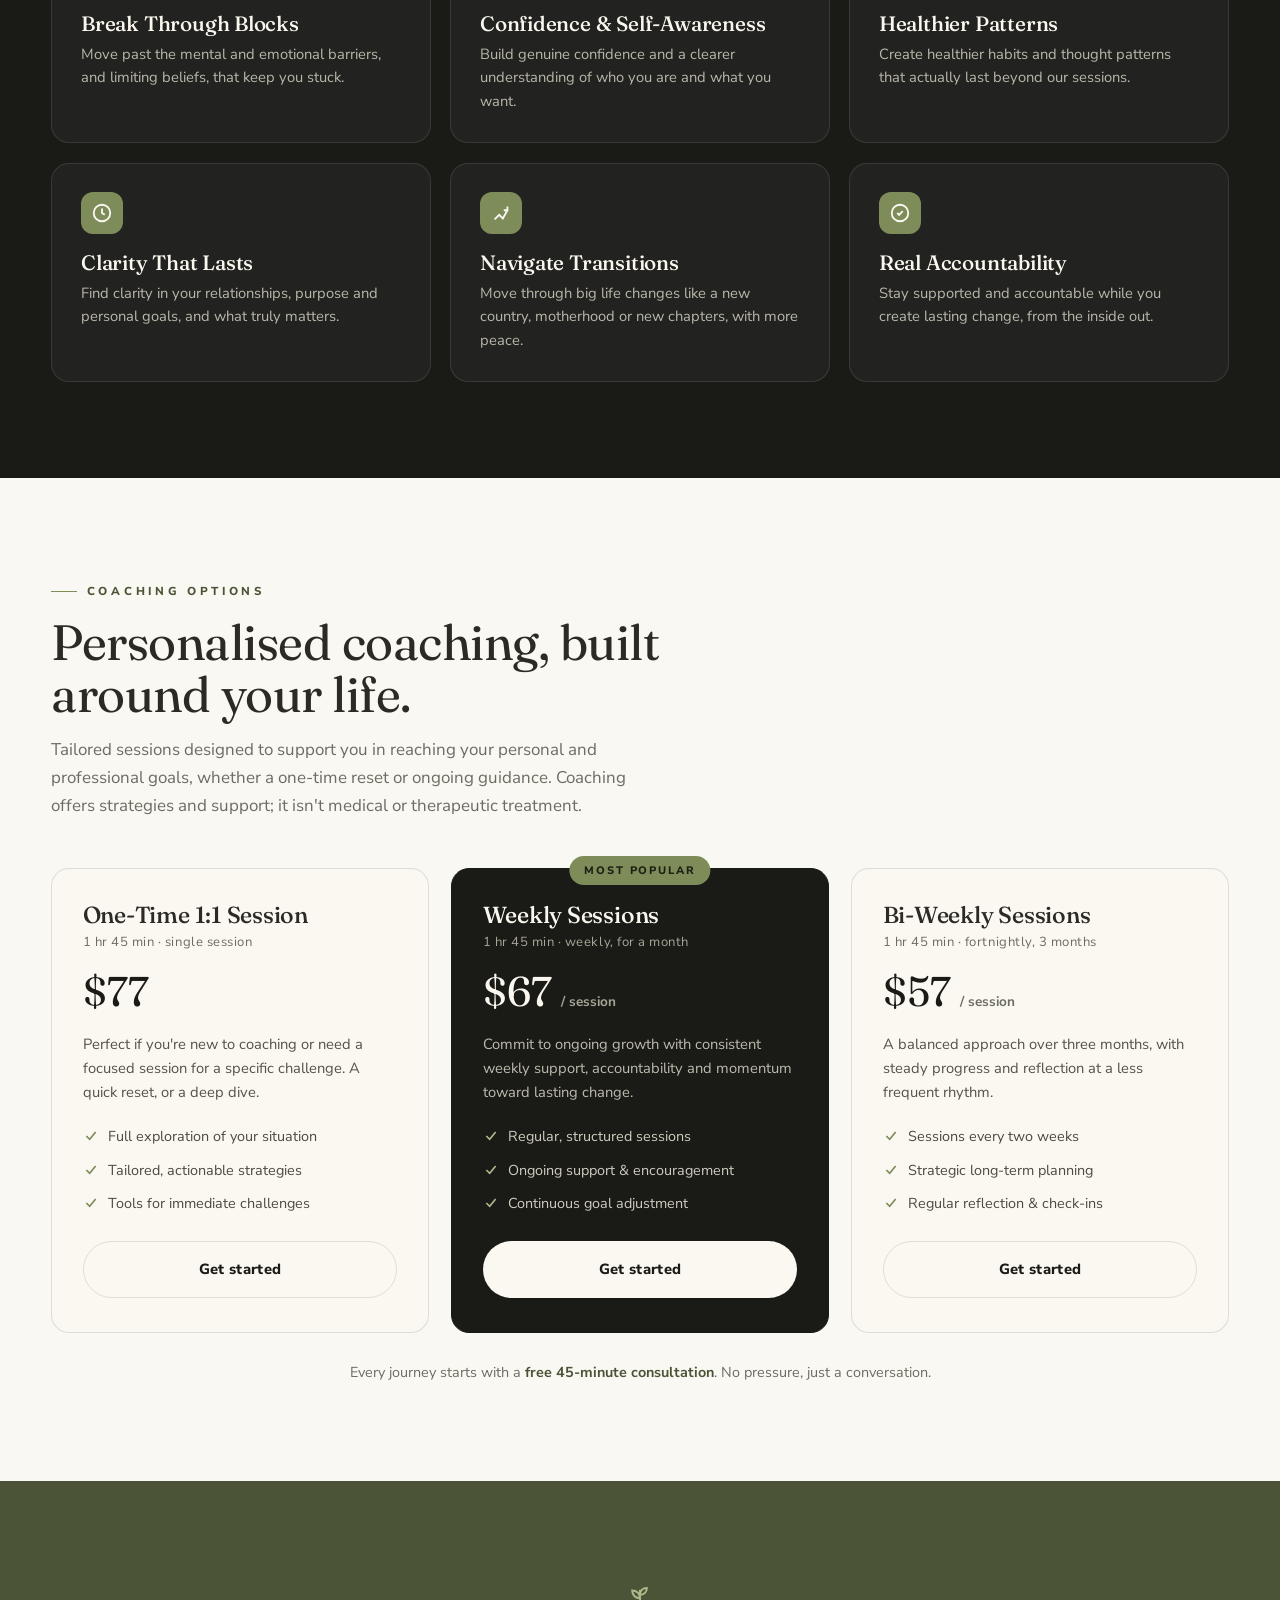
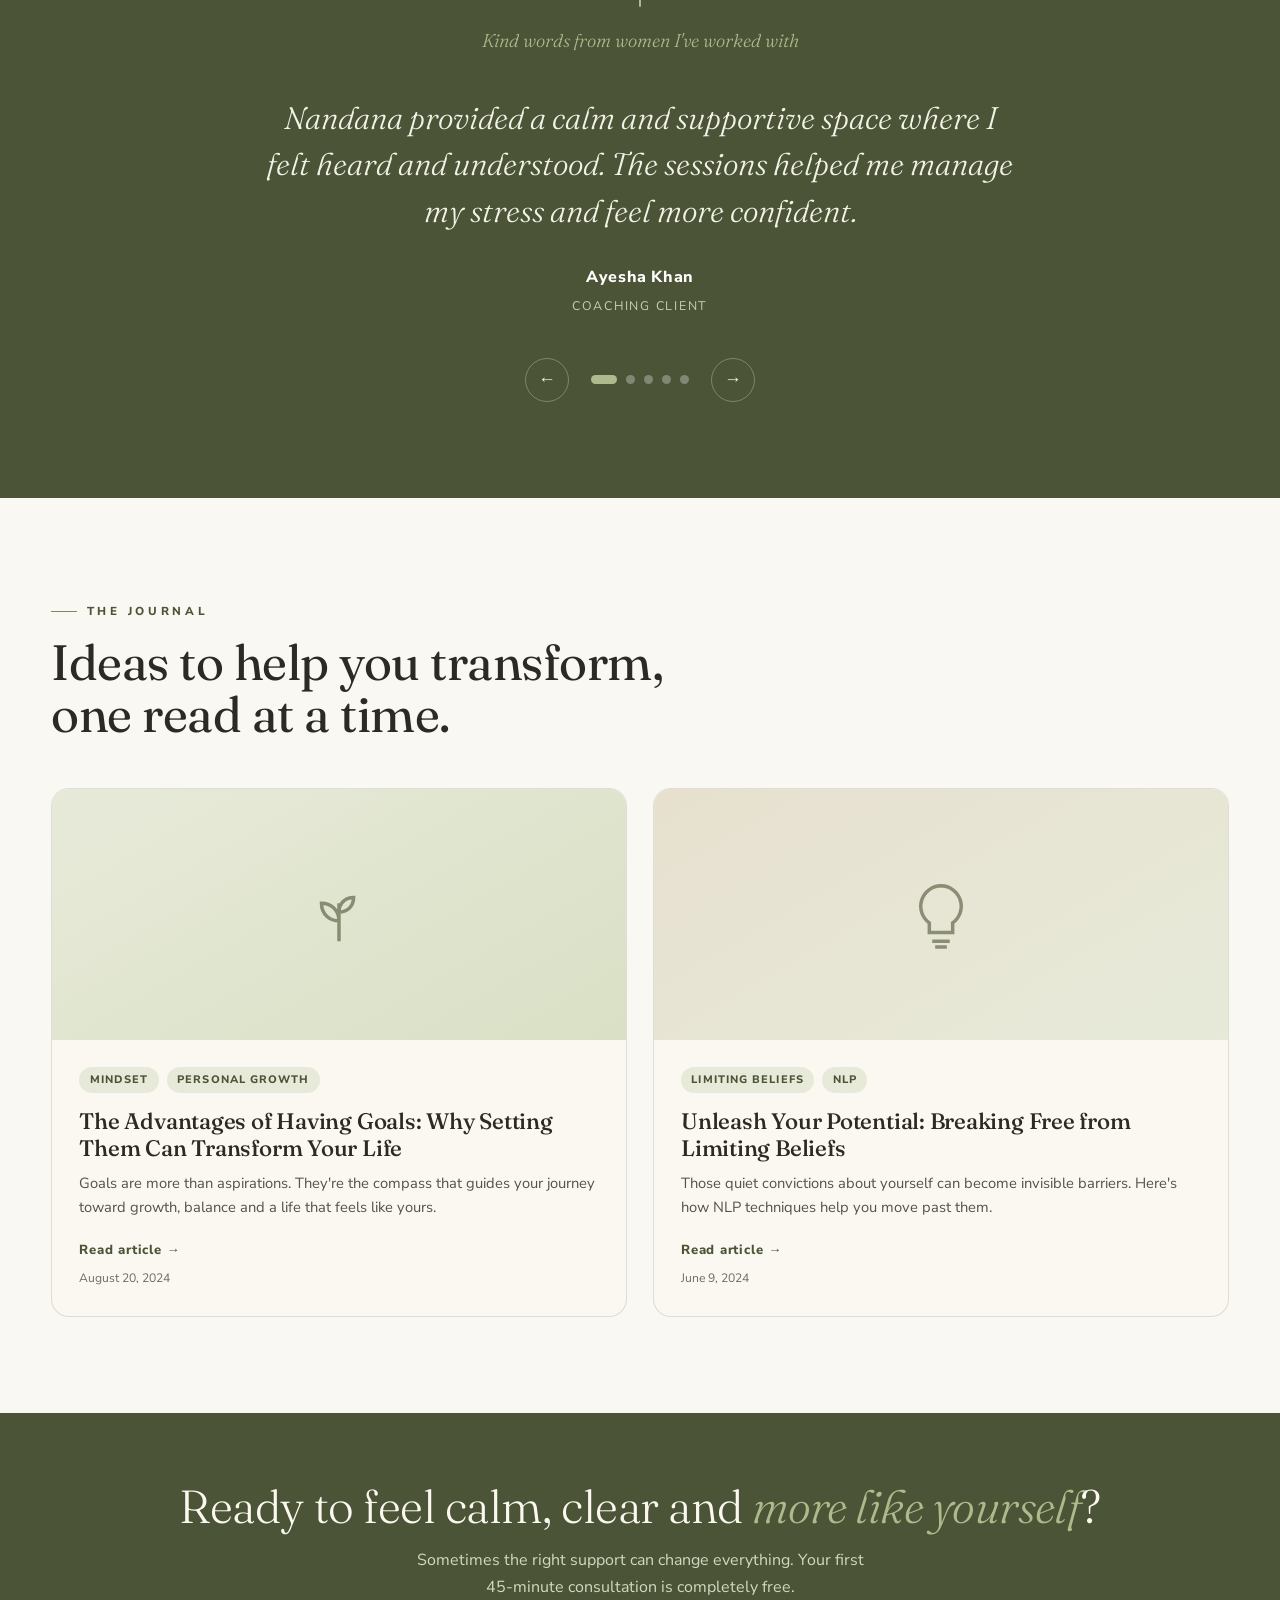
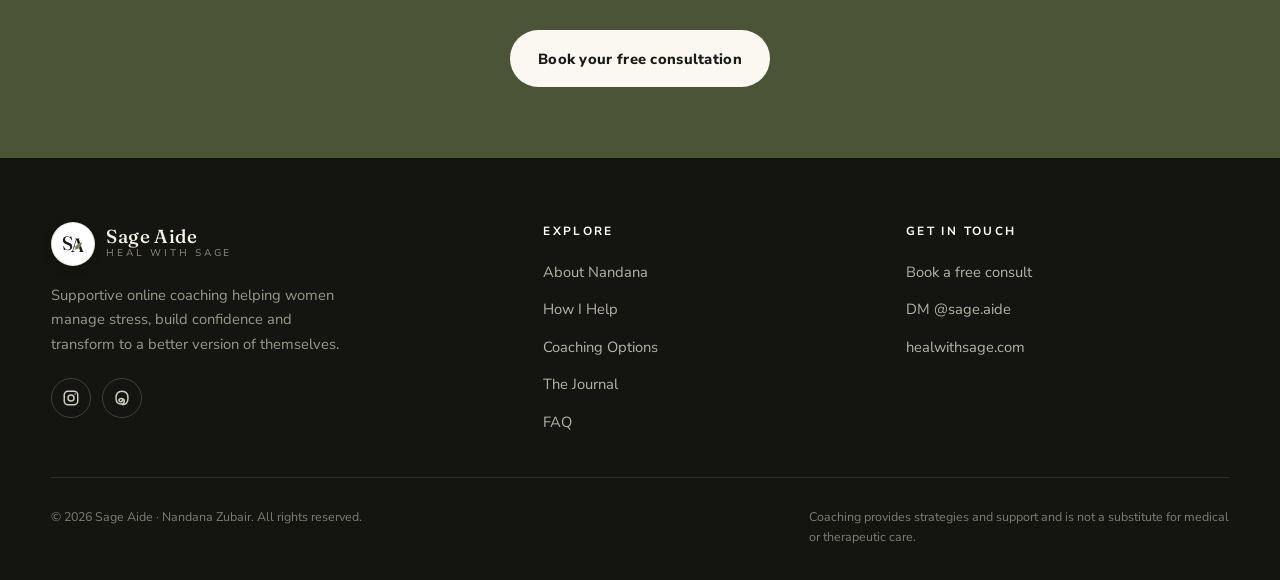
==== commit 287c57d6: "Add files via upload" ====
--- a/index.html
+++ b/index.html
@@ -23,7 +23,7 @@
   "@context":"https://schema.org","@type":"ProfessionalService","name":"Sage Aide Coaching","alternateName":"Heal with Sage",
   "url":"https://healwithsage.com/","priceRange":"$57 to $77 per session","areaServed":"Worldwide (online)",
   "founder":{"@type":"Person","name":"Nandana Zubair","jobTitle":"Certified NLP Coach & Life Coach"},
-  "sameAs":["https://www.instagram.com/sage.aide/","https://www.linkedin.com/in/nandana-zubair-b380b526/"]
+  "sameAs":["https://www.instagram.com/sage.aide/"]
 }
 </script>
 </head>
@@ -65,7 +65,6 @@
       <div class="hero-social reveal d4">
         <a href="#services">View coaching options</a>
         <a href="https://www.instagram.com/sage.aide/" target="_blank" rel="noopener">Instagram</a>
-        <a href="https://www.linkedin.com/in/nandana-zubair-b380b526/" target="_blank" rel="noopener">LinkedIn</a>
       </div>
     </div>
     <div class="hero-form-wrap reveal d2">
@@ -280,7 +279,6 @@
         <div class="socials">
           <a href="https://www.instagram.com/sage.aide/" aria-label="Instagram" target="_blank" rel="noopener"><svg width="18" height="18" viewBox="0 0 24 24" fill="none" stroke="currentColor" stroke-width="2"><rect x="3" y="3" width="18" height="18" rx="5"/><circle cx="12" cy="12" r="4"/><circle cx="17.5" cy="6.5" r="1" fill="currentColor" stroke="none"/></svg></a>
           <a href="https://www.threads.net/@sage.aide" aria-label="Threads" target="_blank" rel="noopener"><svg width="18" height="18" viewBox="0 0 24 24" fill="none" stroke="currentColor" stroke-width="2"><path d="M12 21c5 0 8-3 8-9s-3-9-8-9-8 3-8 9 2.5 8 6.5 8c3 0 4.5-1.5 4.5-4 0-2.2-1.8-3.5-4-3.5-1.8 0-3 .9-3 2.4 0 1.3 1 2.1 2.3 2.1 1.7 0 2.7-1.4 2.7-3.6"/></svg></a>
-          <a href="https://www.linkedin.com/in/nandana-zubair-b380b526/" aria-label="LinkedIn" target="_blank" rel="noopener"><svg width="18" height="18" viewBox="0 0 24 24" fill="currentColor"><path d="M4.98 3.5A2.5 2.5 0 102.5 6 2.5 2.5 0 004.98 3.5zM3 8.98h4V21H3zM9 8.98h3.8v1.64h.05a4.17 4.17 0 013.75-2.06C20.4 8.56 22 10.7 22 14.1V21h-4v-6.12c0-1.46-.03-3.34-2.03-3.34-2.04 0-2.35 1.59-2.35 3.23V21H9z"/></svg></a>
         </div>
       </div>
       <div>
@@ -298,7 +296,6 @@
         <ul>
           <li><a href="contact.html">Book a free consult</a></li>
           <li><a href="https://www.instagram.com/sage.aide/" target="_blank" rel="noopener">DM @sage.aide</a></li>
-          <li><a href="https://www.linkedin.com/in/nandana-zubair-b380b526/" target="_blank" rel="noopener">LinkedIn: Nandana Zubair</a></li>
           <li><a href="https://healwithsage.com">healwithsage.com</a></li>
         </ul>
       </div>
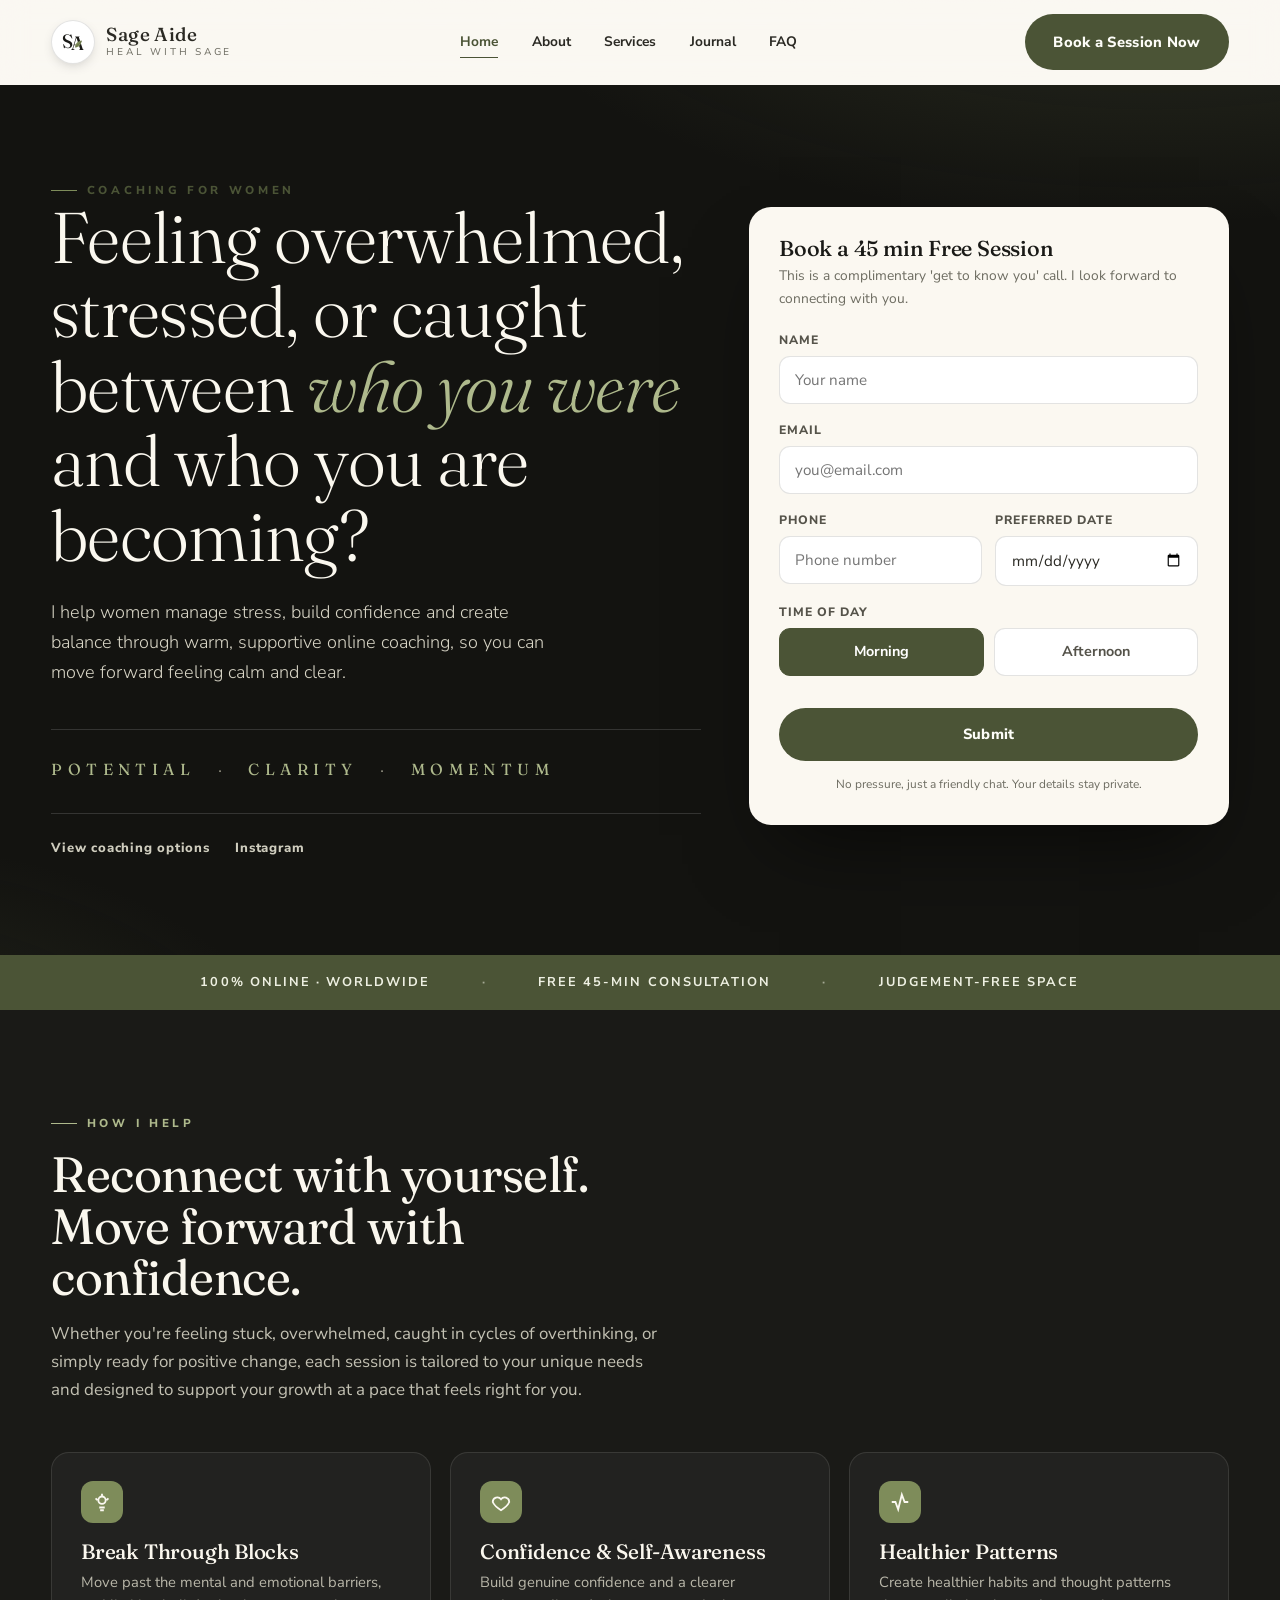
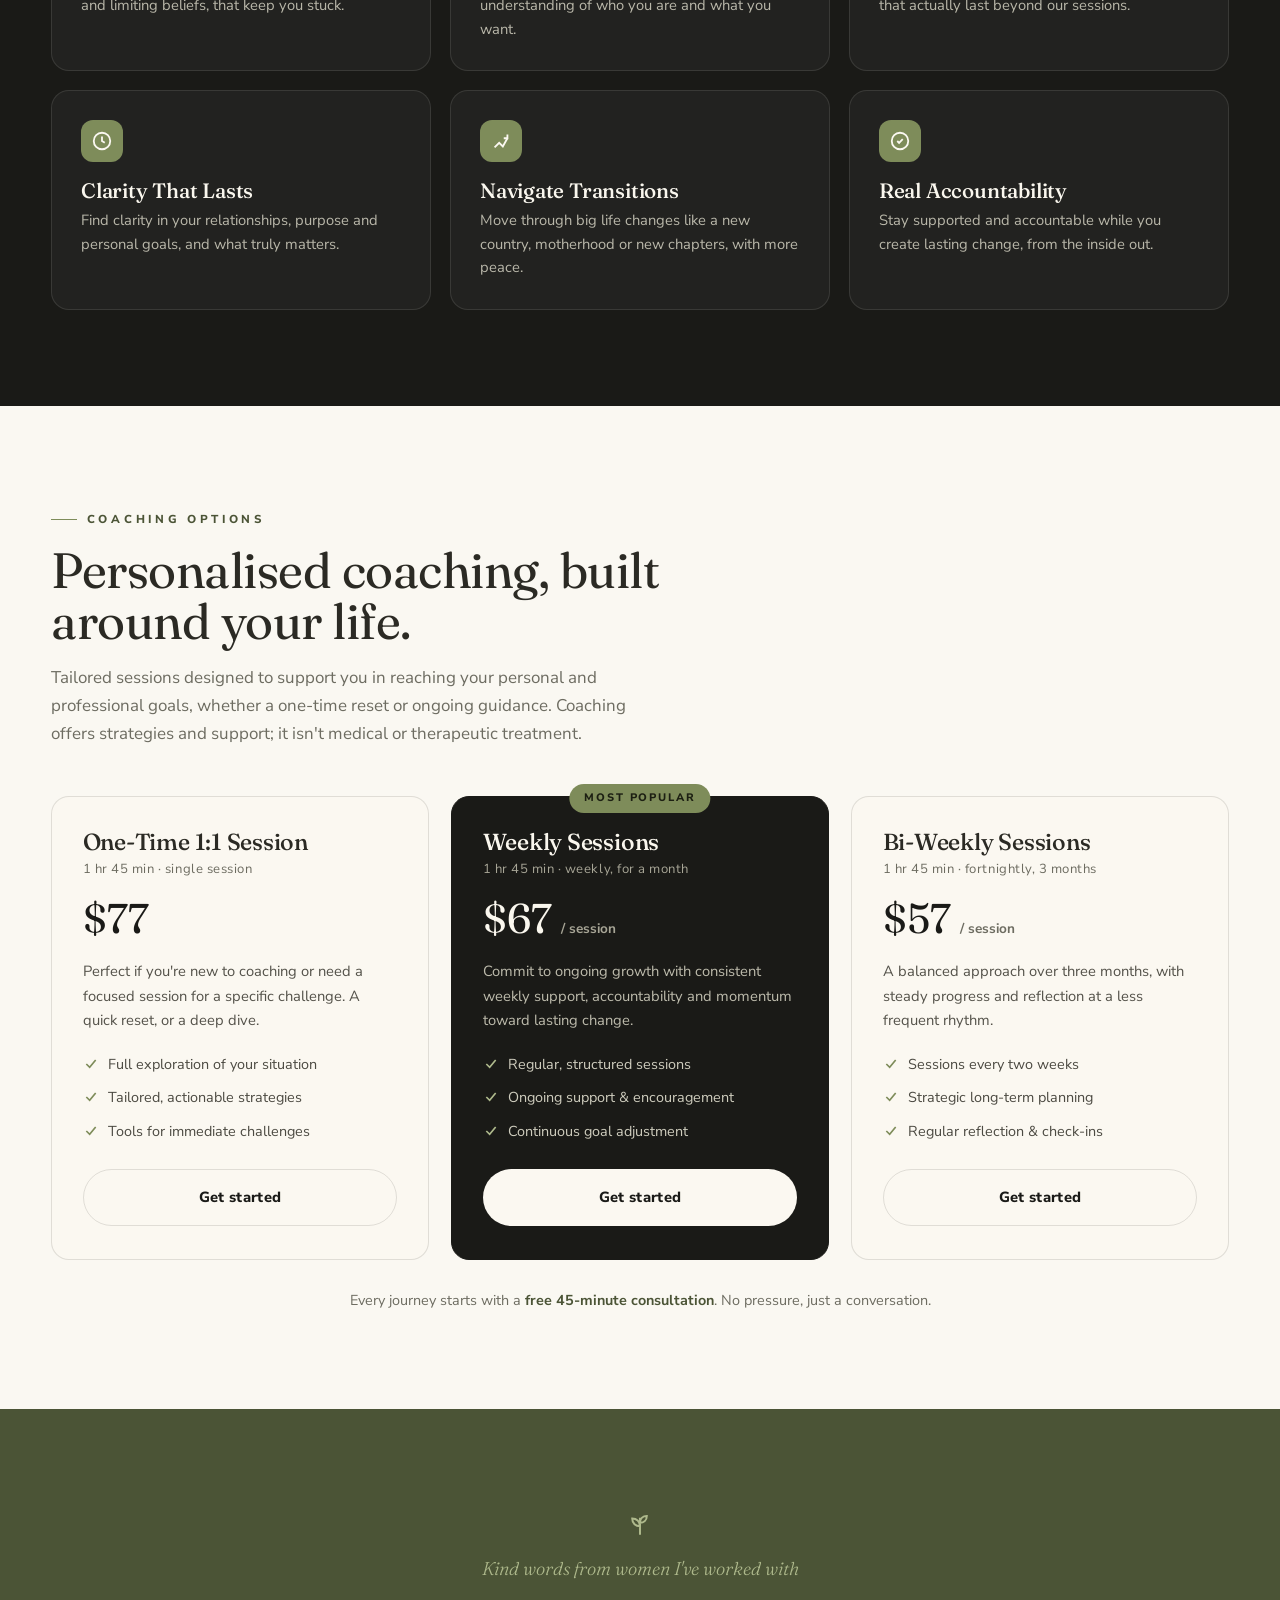
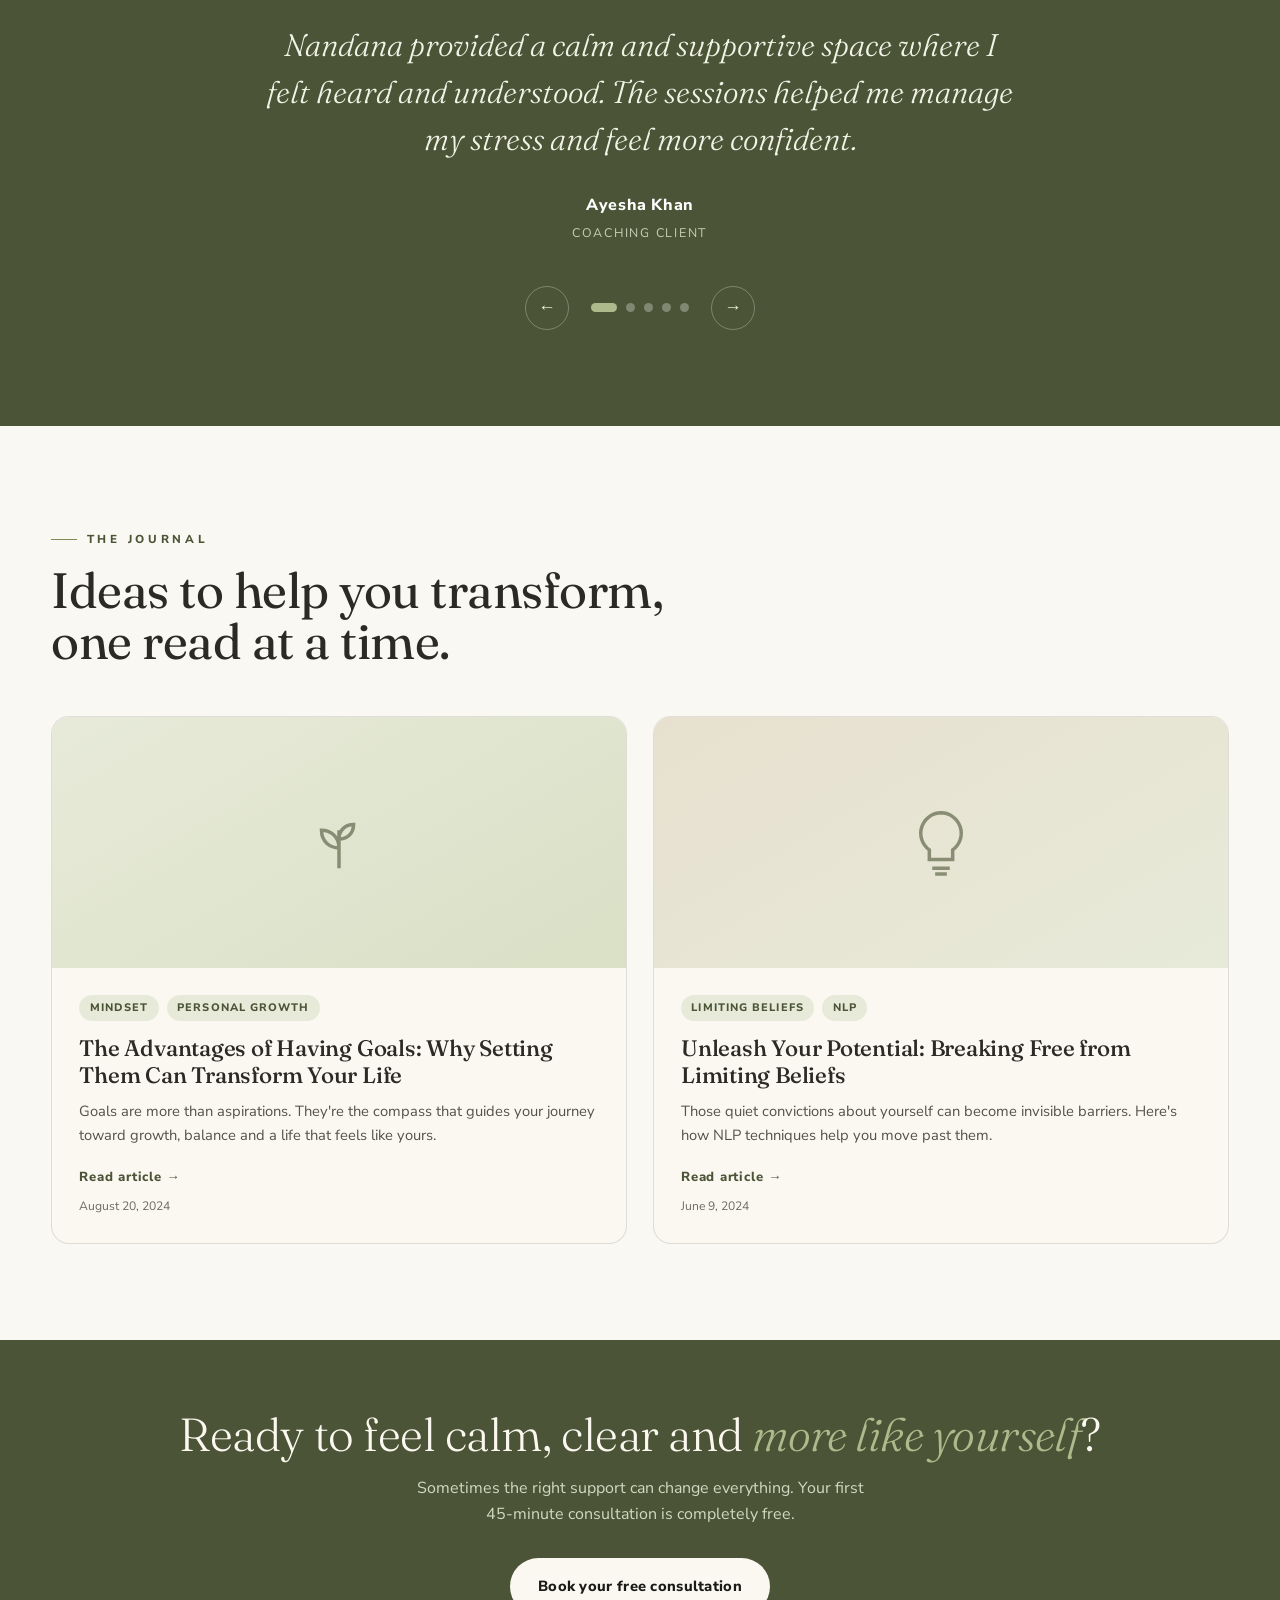
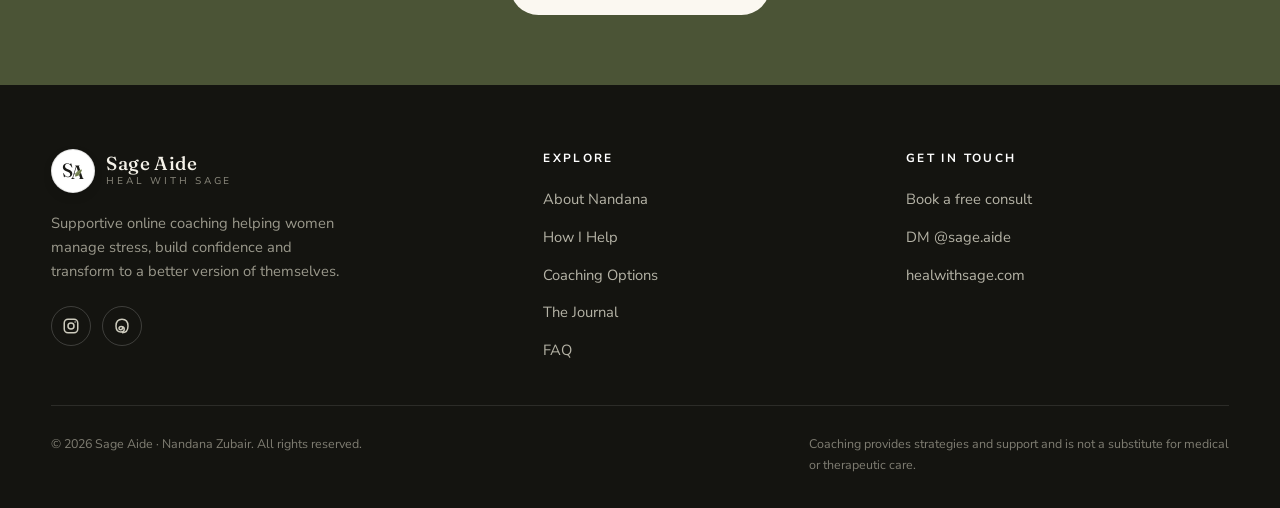
==== commit 1d52eaa6: "Add files via upload" ====
--- a/index.html
+++ b/index.html
@@ -93,8 +93,7 @@
   <div class="wrap row">
     <div>100% Online · Worldwide</div><i>·</i>
     <div>Free 45-min Consultation</div><i>·</i>
-    <div>Judgement-free Space</div><i>·</i>
-    <div>For Women, By a Woman</div>
+    <div>Judgement-free Space</div>
   </div>
 </div>
 <section class="block help" id="help">
